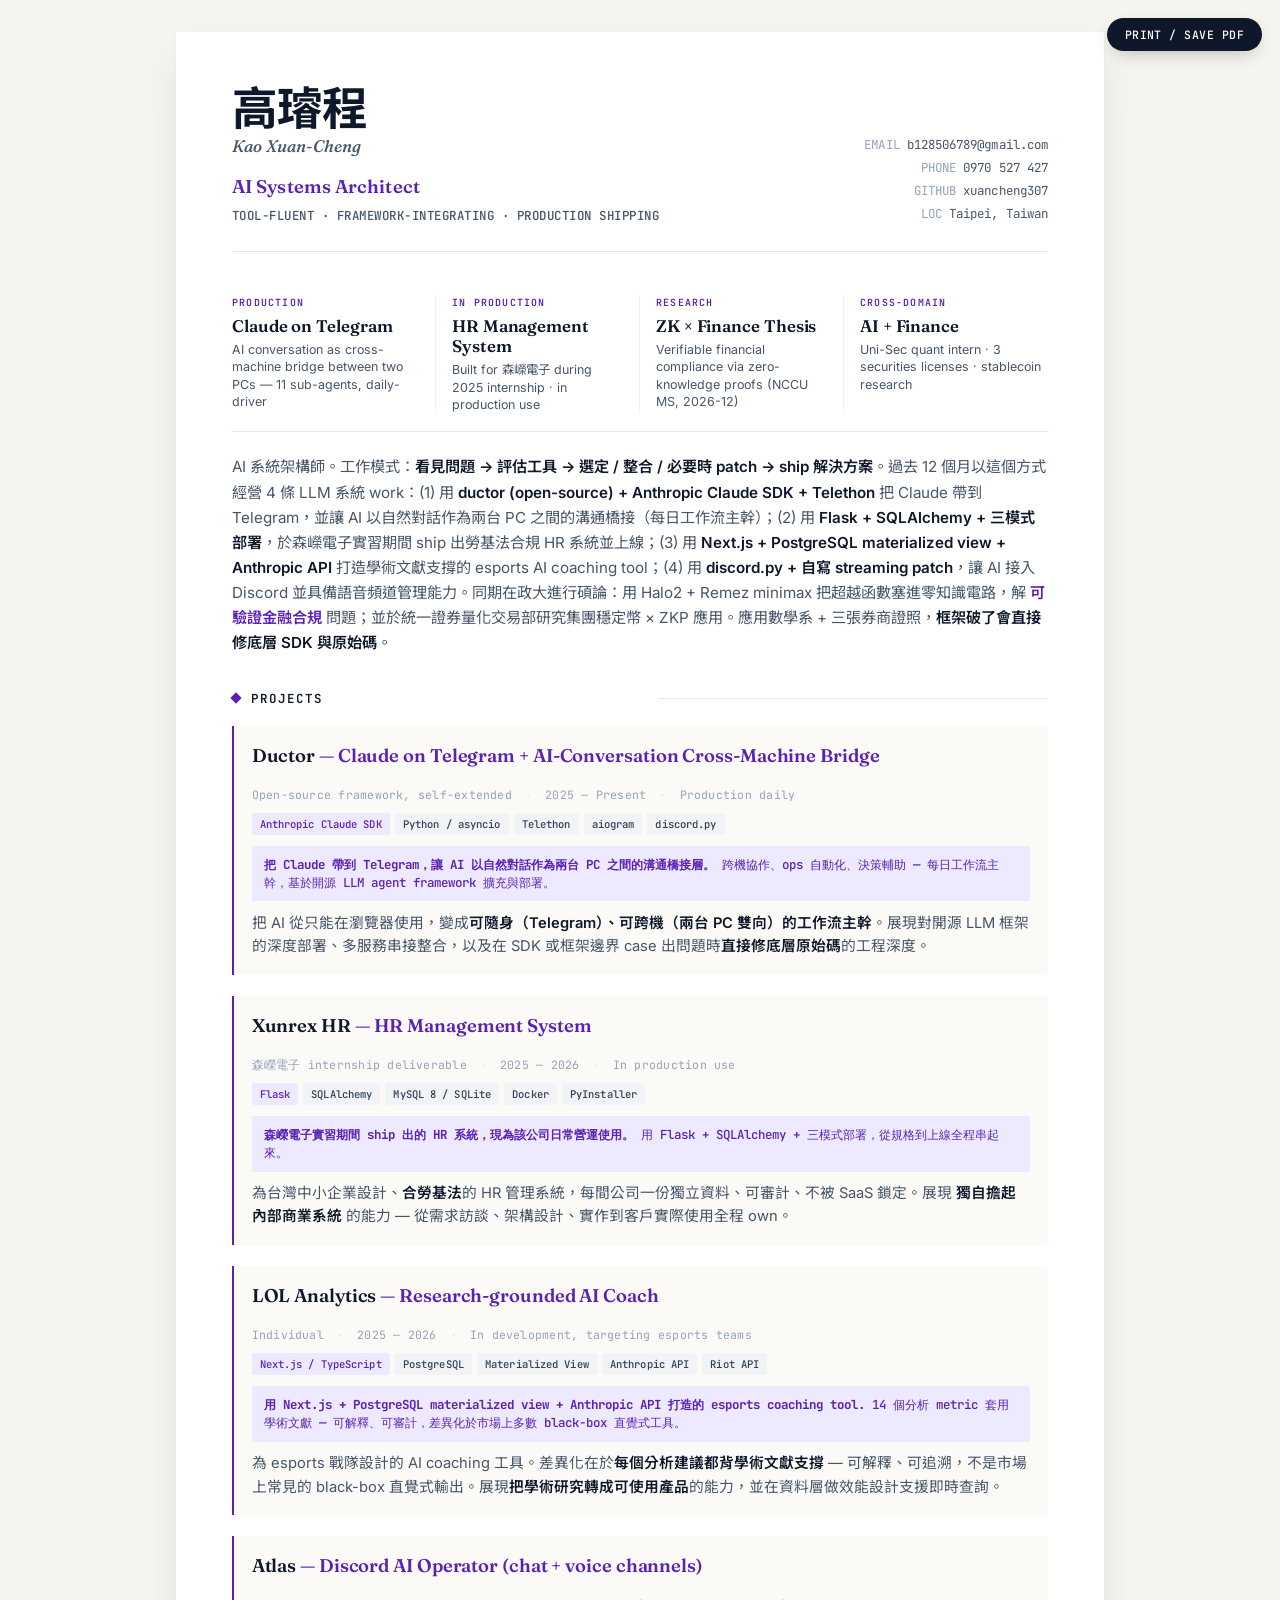
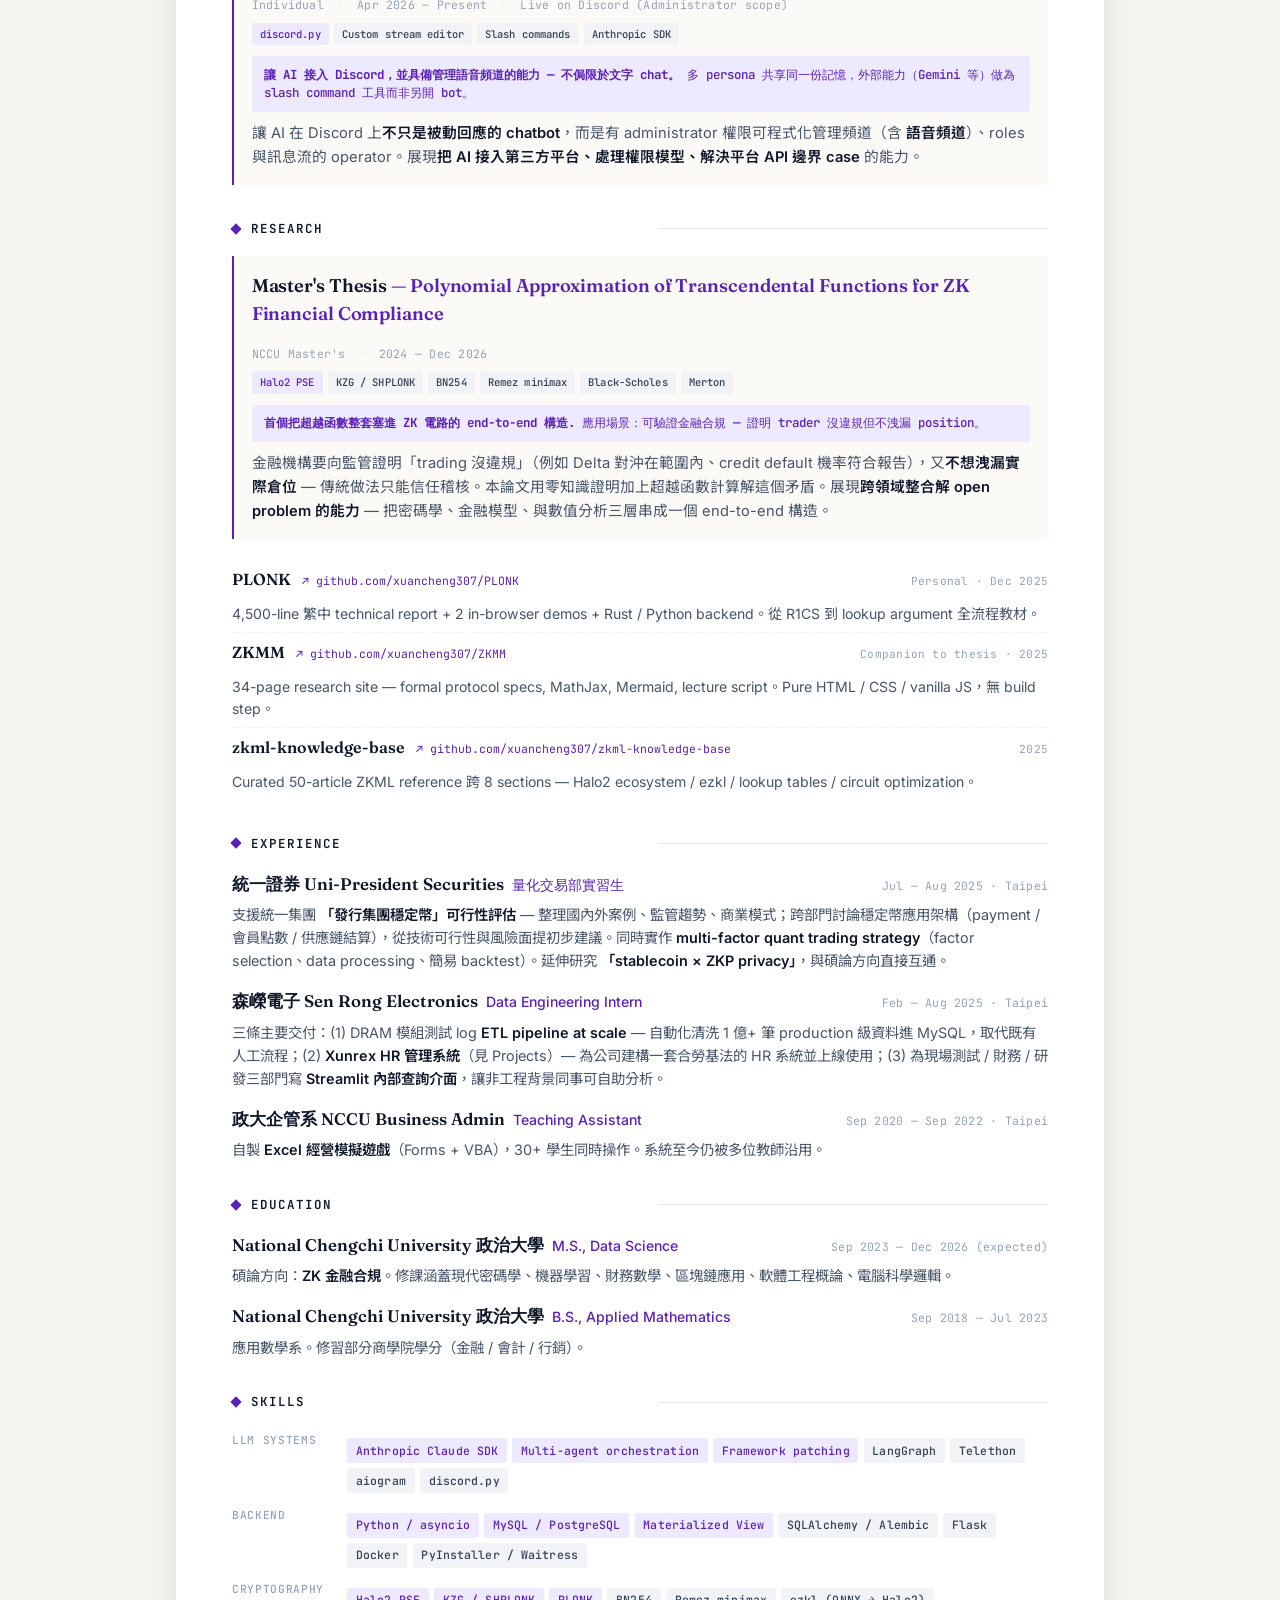
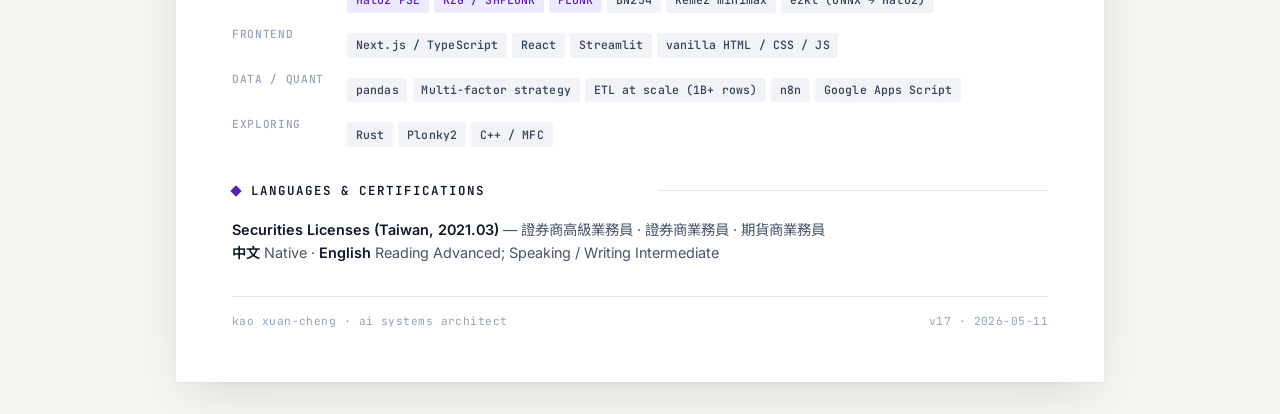
==== index.v17.html @ acac7ff3 "[CP 2026-05-11] v17 project bodies — 意義 / 功能 / 能力 Chairman: bodies still too detailed. Should answer" ====
<!DOCTYPE html>
<html lang="zh-Hant">
<head>
  <meta charset="UTF-8">
  <meta name="viewport" content="width=device-width, initial-scale=1.0">
  <meta name="description" content="Kao Xuan-Cheng / 高璿程 — AI Systems Architect · ZK Financial Compliance Researcher">
  <meta name="author" content="Kao Xuan-Cheng / 高璿程">
  <title>高璿程 Kao Xuan-Cheng — AI Systems Architect</title>

  <link rel="preconnect" href="https://fonts.googleapis.com">
  <link rel="preconnect" href="https://fonts.gstatic.com" crossorigin>
  <link href="https://fonts.googleapis.com/css2?family=Fraunces:opsz,wght@9..144,400;9..144,500;9..144,600;9..144,700&family=Inter:wght@400;500;600;700&family=JetBrains+Mono:wght@400;500;600&family=Noto+Sans+TC:wght@400;500;600;700&display=swap" rel="stylesheet">

  <style>
    /* ===== Tokens ===== */
    :root {
      --bg: #f6f4ef;
      --paper: #ffffff;
      --ink: #0f172a;
      --ink-2: #1e293b;
      --slate: #475569;
      --muted: #94a3b8;
      --rule: #e2e8f0;
      --rule-soft: #eef2f7;
      --accent: #5b21b6;          /* ZK purple */
      --accent-2: #7c3aed;
      --accent-soft: #ede9fe;
      --chip-bg: #f1f3f7;
      --chip-ink: #334155;
    }

    * { box-sizing: border-box; }
    html, body { margin: 0; padding: 0; }
    body {
      background: var(--bg);
      color: var(--ink);
      font-family: "Inter", "Noto Sans TC", system-ui, -apple-system, sans-serif;
      font-size: 14.5px;
      line-height: 1.55;
      -webkit-font-smoothing: antialiased;
      -moz-osx-font-smoothing: grayscale;
    }

    a { color: inherit; text-decoration: none; }

    /* ===== Print bar ===== */
    .print-bar {
      position: fixed; top: 18px; right: 18px; z-index: 100;
      background: var(--ink); color: #fff;
      padding: 9px 18px; border-radius: 999px;
      font-family: "JetBrains Mono", monospace;
      font-size: 11.5px; font-weight: 500; letter-spacing: 0.04em;
      cursor: pointer; user-select: none; border: none;
      box-shadow: 0 6px 20px -8px rgba(15,23,42,0.4);
      transition: background 0.2s;
    }
    .print-bar:hover { background: var(--accent); }

    /* ===== Page ===== */
    .page {
      max-width: 58rem;
      margin: 2rem auto;
      background: var(--paper);
      padding: 3.25rem 3.5rem;
      box-shadow: 0 1px 2px rgba(15,23,42,0.04), 0 16px 48px -16px rgba(15,23,42,0.16);
    }

    /* ===== Header ===== */
    .header {
      display: grid;
      grid-template-columns: 1fr auto;
      gap: 1.5rem;
      align-items: end;
      padding-bottom: 1.6rem;
      border-bottom: 1px solid var(--rule);
    }
    .name-cn {
      font-family: "Noto Sans TC", "Fraunces", serif;
      font-size: 2.85rem;
      font-weight: 700;
      letter-spacing: -0.02em;
      line-height: 0.95;
      color: var(--ink);
      margin: 0;
    }
    .name-en {
      font-family: "Fraunces", serif;
      font-size: 1.05rem;
      font-weight: 500;
      font-style: italic;
      color: var(--slate);
      margin-top: 0.35rem;
      letter-spacing: 0.01em;
    }
    .role {
      font-family: "Fraunces", serif;
      font-size: 1.15rem;
      font-weight: 600;
      color: var(--accent);
      margin-top: 0.9rem;
      letter-spacing: 0.005em;
    }
    .tagline {
      font-family: "JetBrains Mono", monospace;
      font-size: 0.78rem;
      font-weight: 500;
      letter-spacing: 0.04em;
      color: var(--slate);
      margin-top: 0.25rem;
      text-transform: uppercase;
    }
    .contact {
      text-align: right;
      font-family: "JetBrains Mono", monospace;
      font-size: 0.78rem;
      color: var(--slate);
      line-height: 1.85;
      letter-spacing: 0.005em;
    }
    .contact a:hover { color: var(--accent); }
    .contact .label {
      color: var(--muted);
      display: inline-block;
      width: 3.2rem;
    }

    /* ===== Highlights strip ===== */
    .highlights {
      display: grid;
      grid-template-columns: repeat(4, 1fr);
      gap: 0;
      margin-top: 1.6rem;
      padding: 1.1rem 0;
      border-bottom: 1px solid var(--rule);
    }
    .hl {
      padding: 0 1rem;
      border-right: 1px solid var(--rule-soft);
    }
    .hl:first-child { padding-left: 0; }
    .hl:last-child { border-right: none; padding-right: 0; }
    .hl-tag {
      font-family: "JetBrains Mono", monospace;
      font-size: 0.62rem;
      font-weight: 600;
      letter-spacing: 0.12em;
      text-transform: uppercase;
      color: var(--accent);
      margin-bottom: 0.35rem;
    }
    .hl-title {
      font-family: "Fraunces", serif;
      font-size: 1.05rem;
      font-weight: 600;
      color: var(--ink);
      line-height: 1.2;
      margin-bottom: 0.3rem;
      letter-spacing: -0.005em;
    }
    .hl-sub {
      font-family: "Inter", "Noto Sans TC", sans-serif;
      font-size: 0.78rem;
      color: var(--slate);
      line-height: 1.4;
    }

    /* ===== Section ===== */
    section.block { margin-top: 2.1rem; }
    .section-head {
      display: flex;
      align-items: center;
      gap: 0.7rem;
      margin-bottom: 1.1rem;
    }
    .section-head .marker {
      width: 0.5rem;
      height: 0.5rem;
      background: var(--accent);
      transform: rotate(45deg);
    }
    .section-head h2 {
      font-family: "JetBrains Mono", monospace;
      font-size: 0.78rem;
      font-weight: 600;
      letter-spacing: 0.16em;
      text-transform: uppercase;
      color: var(--ink);
      margin: 0;
      flex: 1;
    }
    .section-head .rule {
      flex: 1;
      height: 1px;
      background: var(--rule);
      margin-left: 0.4rem;
    }

    /* ===== Flagship card ===== */
    .card {
      margin-bottom: 1.3rem;
      padding: 1rem 1.1rem;
      background: #fbfaf7;
      border-left: 2px solid var(--accent);
      border-radius: 0 2px 2px 0;
    }
    .card + .card { margin-top: 0; }
    .card-head {
      display: flex;
      align-items: baseline;
      justify-content: space-between;
      gap: 1rem;
      flex-wrap: wrap;
    }
    .card-title {
      font-family: "Fraunces", serif;
      font-size: 1.15rem;
      font-weight: 600;
      color: var(--ink);
      letter-spacing: -0.005em;
    }
    .card-title .em { color: var(--accent); }
    .card-meta {
      font-family: "JetBrains Mono", monospace;
      font-size: 0.72rem;
      color: var(--muted);
      letter-spacing: 0.02em;
    }
    .card-meta .repo {
      color: var(--accent);
      transition: color 0.15s;
    }
    .card-meta .repo:hover { color: var(--accent-2); text-decoration: underline; }
    .card-meta .sep {
      color: var(--rule);
      padding: 0 0.5em;
    }

    .stack {
      display: flex;
      flex-wrap: wrap;
      gap: 0.32rem;
      margin-top: 0.55rem;
    }
    .chip {
      font-family: "JetBrains Mono", monospace;
      font-size: 0.66rem;
      font-weight: 500;
      padding: 0.18rem 0.5rem;
      background: var(--chip-bg);
      color: var(--chip-ink);
      border-radius: 3px;
      letter-spacing: 0.01em;
    }
    .chip.accent {
      background: var(--accent-soft);
      color: var(--accent);
    }

    .callout {
      margin-top: 0.7rem;
      padding: 0.6rem 0.8rem;
      background: var(--accent-soft);
      border-radius: 2px;
      font-family: "JetBrains Mono", monospace;
      font-size: 0.78rem;
      color: var(--accent);
      font-weight: 500;
      line-height: 1.45;
    }
    .callout .big {
      font-family: "Fraunces", serif;
      font-size: 1.05rem;
      font-weight: 700;
      margin-right: 0.3rem;
    }

    .card-body {
      margin-top: 0.65rem;
      font-size: 0.92rem;
      color: var(--slate);
      line-height: 1.6;
    }
    .card-body strong {
      color: var(--ink);
      font-weight: 600;
    }

    /* ===== Compact entry ===== */
    .entry {
      padding: 0.45rem 0;
      border-bottom: 1px dashed var(--rule-soft);
      display: grid;
      grid-template-columns: 1fr auto;
      gap: 0.6rem 1.2rem;
      align-items: baseline;
    }
    .entry:last-child { border-bottom: none; }
    .entry-title {
      font-family: "Fraunces", serif;
      font-size: 1rem;
      font-weight: 600;
      color: var(--ink);
    }
    .entry-title .repo {
      font-family: "JetBrains Mono", monospace;
      font-size: 0.72rem;
      color: var(--accent);
      margin-left: 0.5rem;
      font-weight: 400;
      letter-spacing: 0;
    }
    .entry-title .repo:hover { text-decoration: underline; }
    .entry-meta {
      font-family: "JetBrains Mono", monospace;
      font-size: 0.7rem;
      color: var(--muted);
      letter-spacing: 0.02em;
      white-space: nowrap;
    }
    .entry-body {
      grid-column: 1 / -1;
      font-size: 0.88rem;
      color: var(--slate);
      margin-top: 0.1rem;
      line-height: 1.55;
    }

    /* ===== Experience entry ===== */
    .exp {
      margin-bottom: 1rem;
    }
    .exp-head {
      display: flex;
      justify-content: space-between;
      align-items: baseline;
      gap: 1rem;
      flex-wrap: wrap;
    }
    .exp-org {
      font-family: "Fraunces", serif;
      font-size: 1.05rem;
      font-weight: 600;
      color: var(--ink);
    }
    .exp-org .role-after {
      font-family: "Inter", sans-serif;
      font-size: 0.88rem;
      font-weight: 500;
      color: var(--accent);
      margin-left: 0.5rem;
    }
    .exp-meta {
      font-family: "JetBrains Mono", monospace;
      font-size: 0.72rem;
      color: var(--muted);
      letter-spacing: 0.02em;
    }
    .exp-body {
      margin-top: 0.4rem;
      font-size: 0.9rem;
      color: var(--slate);
      line-height: 1.6;
    }
    .exp-body strong { color: var(--ink); font-weight: 600; }

    /* ===== Skills grid ===== */
    .skills-grid {
      display: grid;
      grid-template-columns: 6rem 1fr;
      gap: 0.7rem 1.2rem;
      align-items: start;
    }
    .skills-label {
      font-family: "JetBrains Mono", monospace;
      font-size: 0.7rem;
      font-weight: 500;
      letter-spacing: 0.06em;
      text-transform: uppercase;
      color: var(--muted);
      padding-top: 0.15rem;
    }
    .skills-row .chip { font-size: 0.72rem; padding: 0.22rem 0.55rem; }

    /* ===== Footer line ===== */
    .footer-line {
      margin-top: 2rem;
      padding-top: 1rem;
      border-top: 1px solid var(--rule);
      font-family: "JetBrains Mono", monospace;
      font-size: 0.7rem;
      color: var(--muted);
      letter-spacing: 0.04em;
      display: flex;
      justify-content: space-between;
    }

    /* ===== About ===== */
    .about {
      margin-top: 1.4rem;
      font-size: 0.95rem;
      color: var(--slate);
      line-height: 1.65;
    }
    .about strong { color: var(--ink); font-weight: 600; }
    .about .accent { color: var(--accent); font-weight: 600; }

    /* ===== Print ===== */
    @media print {
      @page { margin: 1cm 1.2cm; size: A4; }
      body { background: #fff; }
      .print-bar { display: none !important; }
      .page {
        max-width: 100% !important;
        margin: 0 !important;
        padding: 0 !important;
        box-shadow: none !important;
      }
      .card { background: transparent !important; border-left: 2px solid #555 !important; }
      .callout { background: #f3f3f3 !important; color: #000 !important; }
      .callout .big { color: #000 !important; }
      .role, .card-title .em, .hl-tag { color: #000 !important; }
      .chip { background: #f0f0f0 !important; color: #000 !important; }
      .chip.accent { background: #e0e0e0 !important; color: #000 !important; }
      .card-meta .repo, .entry-title .repo { color: #333 !important; }
      .section-head .marker { background: #000 !important; }
    }

    @media (max-width: 720px) {
      .page { padding: 2rem 1.5rem; }
      .header { grid-template-columns: 1fr; align-items: start; }
      .contact { text-align: left; }
      .highlights { grid-template-columns: repeat(2, 1fr); gap: 1rem 0; }
      .hl { border-right: none; padding: 0.5rem 0; }
      .name-cn { font-size: 2.1rem; }
    }
  </style>
</head>
<body>
  <button class="print-bar" onclick="window.print()">PRINT / SAVE PDF</button>

  <div class="page">

    <!-- ============ HEADER ============ -->
    <header class="header">
      <div>
        <h1 class="name-cn">高璿程</h1>
        <div class="name-en">Kao Xuan-Cheng</div>
        <div class="role">AI Systems Architect</div>
        <div class="tagline">Tool-fluent · Framework-integrating · Production shipping</div>
      </div>
      <div class="contact">
        <div><span class="label">EMAIL</span> <a href="mailto:b128506789@gmail.com">b128506789@gmail.com</a></div>
        <div><span class="label">PHONE</span> 0970 527 427</div>
        <div><span class="label">GITHUB</span> <a href="https://github.com/xuancheng307">xuancheng307</a></div>
        <div><span class="label">LOC</span> Taipei, Taiwan</div>
      </div>
    </header>

    <!-- ============ HIGHLIGHTS ============ -->
    <div class="highlights">
      <div class="hl">
        <div class="hl-tag">Production</div>
        <div class="hl-title">Claude on Telegram</div>
        <div class="hl-sub">AI conversation as cross-machine bridge between two PCs — 11 sub-agents, daily-driver</div>
      </div>
      <div class="hl">
        <div class="hl-tag">In Production</div>
        <div class="hl-title">HR Management System</div>
        <div class="hl-sub">Built for 森嶸電子 during 2025 internship · in production use</div>
      </div>
      <div class="hl">
        <div class="hl-tag">Research</div>
        <div class="hl-title">ZK × Finance Thesis</div>
        <div class="hl-sub">Verifiable financial compliance via zero-knowledge proofs (NCCU MS, 2026-12)</div>
      </div>
      <div class="hl">
        <div class="hl-tag">Cross-Domain</div>
        <div class="hl-title">AI + Finance</div>
        <div class="hl-sub">Uni-Sec quant intern · 3 securities licenses · stablecoin research</div>
      </div>
    </div>

    <!-- ============ ABOUT ============ -->
    <p class="about">
      AI 系統架構師。工作模式：<strong>看見問題 → 評估工具 → 選定 / 整合 / 必要時 patch → ship 解決方案</strong>。過去 12 個月以這個方式經營 4 條 LLM 系統 work：(1) 用 <strong>ductor (open-source) + Anthropic Claude SDK + Telethon</strong> 把 Claude 帶到 Telegram，並讓 AI 以自然對話作為兩台 PC 之間的溝通橋接（每日工作流主幹）；(2) 用 <strong>Flask + SQLAlchemy + 三模式部署</strong>，於森嶸電子實習期間 ship 出勞基法合規 HR 系統並上線；(3) 用 <strong>Next.js + PostgreSQL materialized view + Anthropic API</strong> 打造學術文獻支撐的 esports AI coaching tool；(4) 用 <strong>discord.py + 自寫 streaming patch</strong>，讓 AI 接入 Discord 並具備語音頻道管理能力。同期在政大進行碩論：用 Halo2 + Remez minimax 把超越函數塞進零知識電路，解 <span class="accent">可驗證金融合規</span> 問題；並於統一證券量化交易部研究集團穩定幣 × ZKP 應用。應用數學系 + 三張券商證照，<strong>框架破了會直接修底層 SDK 與原始碼</strong>。
    </p>

    <!-- ============ PROJECTS (flagship) ============ -->
    <section class="block">
      <div class="section-head">
        <span class="marker"></span>
        <h2>Projects</h2>
        <div class="rule"></div>
      </div>

      <div class="card">
        <div class="card-head">
          <div class="card-title">Ductor <span class="em">— Claude on Telegram + AI-Conversation Cross-Machine Bridge</span></div>
          <div class="card-meta">Open-source framework, self-extended <span class="sep">·</span> 2025 — Present <span class="sep">·</span> Production daily</div>
        </div>
        <div class="stack">
          <span class="chip accent">Anthropic Claude SDK</span>
          <span class="chip">Python / asyncio</span>
          <span class="chip">Telethon</span>
          <span class="chip">aiogram</span>
          <span class="chip">discord.py</span>
        </div>
        <div class="callout">
          <strong>把 Claude 帶到 Telegram，讓 AI 以自然對話作為兩台 PC 之間的溝通橋接層。</strong> 跨機協作、ops 自動化、決策輔助 — 每日工作流主幹，基於開源 LLM agent framework 擴充與部署。
        </div>
        <div class="card-body">
          把 AI 從只能在瀏覽器使用，變成<strong>可隨身（Telegram）、可跨機（兩台 PC 雙向）的工作流主幹</strong>。展現對開源 LLM 框架的深度部署、多服務串接整合，以及在 SDK 或框架邊界 case 出問題時<strong>直接修底層原始碼</strong>的工程深度。
        </div>
      </div>

      <div class="card">
        <div class="card-head">
          <div class="card-title">Xunrex HR <span class="em">— HR Management System</span></div>
          <div class="card-meta">森嶸電子 internship deliverable <span class="sep">·</span> 2025 — 2026 <span class="sep">·</span> In production use</div>
        </div>
        <div class="stack">
          <span class="chip accent">Flask</span>
          <span class="chip">SQLAlchemy</span>
          <span class="chip">MySQL 8 / SQLite</span>
          <span class="chip">Docker</span>
          <span class="chip">PyInstaller</span>
        </div>
        <div class="callout">
          <strong>森嶸電子實習期間 ship 出的 HR 系統，現為該公司日常營運使用。</strong> 用 Flask + SQLAlchemy + 三模式部署，從規格到上線全程串起來。
        </div>
        <div class="card-body">
          為台灣中小企業設計、<strong>合勞基法</strong>的 HR 管理系統，每間公司一份獨立資料、可審計、不被 SaaS 鎖定。展現 <strong>獨自擔起內部商業系統</strong> 的能力 — 從需求訪談、架構設計、實作到客戶實際使用全程 own。
        </div>
      </div>

      <div class="card">
        <div class="card-head">
          <div class="card-title">LOL Analytics <span class="em">— Research-grounded AI Coach</span></div>
          <div class="card-meta">Individual <span class="sep">·</span> 2025 — 2026 <span class="sep">·</span> In development, targeting esports teams</div>
        </div>
        <div class="stack">
          <span class="chip accent">Next.js / TypeScript</span>
          <span class="chip">PostgreSQL</span>
          <span class="chip">Materialized View</span>
          <span class="chip">Anthropic API</span>
          <span class="chip">Riot API</span>
        </div>
        <div class="callout">
          <strong>用 Next.js + PostgreSQL materialized view + Anthropic API 打造的 esports coaching tool.</strong> 14 個分析 metric 套用學術文獻 — 可解釋、可審計，差異化於市場上多數 black-box 直覺式工具。
        </div>
        <div class="card-body">
          為 esports 戰隊設計的 AI coaching 工具。差異化在於<strong>每個分析建議都背學術文獻支撐</strong> — 可解釋、可追溯，不是市場上常見的 black-box 直覺式輸出。展現<strong>把學術研究轉成可使用產品</strong>的能力，並在資料層做效能設計支援即時查詢。
        </div>
      </div>

      <div class="card">
        <div class="card-head">
          <div class="card-title">Atlas <span class="em">— Discord AI Operator (chat + voice channels)</span></div>
          <div class="card-meta">Individual <span class="sep">·</span> Apr 2026 — Present <span class="sep">·</span> Live on Discord (Administrator scope)</div>
        </div>
        <div class="stack">
          <span class="chip accent">discord.py</span>
          <span class="chip">Custom stream editor</span>
          <span class="chip">Slash commands</span>
          <span class="chip">Anthropic SDK</span>
        </div>
        <div class="callout">
          <strong>讓 AI 接入 Discord，並具備管理語音頻道的能力 — 不侷限於文字 chat。</strong> 多 persona 共享同一份記憶，外部能力（Gemini 等）做為 slash command 工具而非另開 bot。
        </div>
        <div class="card-body">
          讓 AI 在 Discord 上<strong>不只是被動回應的 chatbot</strong>，而是有 administrator 權限可程式化管理頻道（含 <strong>語音頻道</strong>）、roles 與訊息流的 operator。展現<strong>把 AI 接入第三方平台、處理權限模型、解決平台 API 邊界 case</strong> 的能力。
        </div>
      </div>
    </section>

    <!-- ============ RESEARCH ============ -->
    <section class="block">
      <div class="section-head">
        <span class="marker"></span>
        <h2>Research</h2>
        <div class="rule"></div>
      </div>

      <div class="card">
        <div class="card-head">
          <div class="card-title">Master's Thesis <span class="em">— Polynomial Approximation of Transcendental Functions for ZK Financial Compliance</span></div>
          <div class="card-meta">NCCU Master's <span class="sep">·</span> 2024 — Dec 2026</div>
        </div>
        <div class="stack">
          <span class="chip accent">Halo2 PSE</span>
          <span class="chip">KZG / SHPLONK</span>
          <span class="chip">BN254</span>
          <span class="chip">Remez minimax</span>
          <span class="chip">Black-Scholes</span>
          <span class="chip">Merton</span>
        </div>
        <div class="callout">
          <strong>首個把超越函數整套塞進 ZK 電路的 end-to-end 構造.</strong> 應用場景：可驗證金融合規 — 證明 trader 沒違規但不洩漏 position。
        </div>
        <div class="card-body">
          金融機構要向監管證明「trading 沒違規」（例如 Delta 對沖在範圍內、credit default 機率符合報告），又<strong>不想洩漏實際倉位</strong> — 傳統做法只能信任稽核。本論文用零知識證明加上超越函數計算解這個矛盾。展現<strong>跨領域整合解 open problem 的能力</strong> — 把密碼學、金融模型、與數值分析三層串成一個 end-to-end 構造。
        </div>
      </div>

      <div class="entry">
        <div class="entry-title">PLONK <a href="https://github.com/xuancheng307/PLONK" class="repo">↗ github.com/xuancheng307/PLONK</a></div>
        <div class="entry-meta">Personal · Dec 2025</div>
        <div class="entry-body">4,500-line 繁中 technical report + 2 in-browser demos + Rust / Python backend。從 R1CS 到 lookup argument 全流程教材。</div>
      </div>

      <div class="entry">
        <div class="entry-title">ZKMM <a href="https://github.com/xuancheng307/ZKMM" class="repo">↗ github.com/xuancheng307/ZKMM</a></div>
        <div class="entry-meta">Companion to thesis · 2025</div>
        <div class="entry-body">34-page research site — formal protocol specs, MathJax, Mermaid, lecture script。Pure HTML / CSS / vanilla JS，無 build step。</div>
      </div>

      <div class="entry">
        <div class="entry-title">zkml-knowledge-base <a href="https://github.com/xuancheng307/zkml-knowledge-base" class="repo">↗ github.com/xuancheng307/zkml-knowledge-base</a></div>
        <div class="entry-meta">2025</div>
        <div class="entry-body">Curated 50-article ZKML reference 跨 8 sections — Halo2 ecosystem / ezkl / lookup tables / circuit optimization。</div>
      </div>
    </section>

    <!-- ============ EXPERIENCE ============ -->
    <section class="block">
      <div class="section-head">
        <span class="marker"></span>
        <h2>Experience</h2>
        <div class="rule"></div>
      </div>

      <div class="exp">
        <div class="exp-head">
          <div class="exp-org">統一證券 Uni-President Securities<span class="role-after">量化交易部實習生</span></div>
          <div class="exp-meta">Jul — Aug 2025 · Taipei</div>
        </div>
        <div class="exp-body">
          支援統一集團 <strong>「發行集團穩定幣」可行性評估</strong> — 整理國內外案例、監管趨勢、商業模式；跨部門討論穩定幣應用架構（payment / 會員點數 / 供應鏈結算），從技術可行性與風險面提初步建議。同時實作 <strong>multi-factor quant trading strategy</strong>（factor selection、data processing、簡易 backtest）。延伸研究 <strong>「stablecoin × ZKP privacy」</strong>，與碩論方向直接互通。
        </div>
      </div>

      <div class="exp">
        <div class="exp-head">
          <div class="exp-org">森嶸電子 Sen Rong Electronics<span class="role-after">Data Engineering Intern</span></div>
          <div class="exp-meta">Feb — Aug 2025 · Taipei</div>
        </div>
        <div class="exp-body">
          三條主要交付：(1) DRAM 模組測試 log <strong>ETL pipeline at scale</strong> — 自動化清洗 1 億+ 筆 production 級資料進 MySQL，取代既有人工流程；(2) <strong>Xunrex HR 管理系統</strong>（見 Projects）— 為公司建構一套合勞基法的 HR 系統並上線使用；(3) 為現場測試 / 財務 / 研發三部門寫 <strong>Streamlit 內部查詢介面</strong>，讓非工程背景同事可自助分析。
        </div>
      </div>

      <div class="exp">
        <div class="exp-head">
          <div class="exp-org">政大企管系 NCCU Business Admin<span class="role-after">Teaching Assistant</span></div>
          <div class="exp-meta">Sep 2020 — Sep 2022 · Taipei</div>
        </div>
        <div class="exp-body">
          自製 <strong>Excel 經營模擬遊戲</strong>（Forms + VBA），30+ 學生同時操作。系統至今仍被多位教師沿用。
        </div>
      </div>
    </section>

    <!-- ============ EDUCATION ============ -->
    <section class="block">
      <div class="section-head">
        <span class="marker"></span>
        <h2>Education</h2>
        <div class="rule"></div>
      </div>

      <div class="exp">
        <div class="exp-head">
          <div class="exp-org">National Chengchi University 政治大學<span class="role-after">M.S., Data Science</span></div>
          <div class="exp-meta">Sep 2023 — Dec 2026 (expected)</div>
        </div>
        <div class="exp-body">
          碩論方向：<strong>ZK 金融合規</strong>。修課涵蓋現代密碼學、機器學習、財務數學、區塊鏈應用、軟體工程概論、電腦科學邏輯。
        </div>
      </div>

      <div class="exp">
        <div class="exp-head">
          <div class="exp-org">National Chengchi University 政治大學<span class="role-after">B.S., Applied Mathematics</span></div>
          <div class="exp-meta">Sep 2018 — Jul 2023</div>
        </div>
        <div class="exp-body">
          應用數學系。修習部分商學院學分（金融 / 會計 / 行銷）。
        </div>
      </div>
    </section>

    <!-- ============ SKILLS ============ -->
    <section class="block">
      <div class="section-head">
        <span class="marker"></span>
        <h2>Skills</h2>
        <div class="rule"></div>
      </div>

      <div class="skills-grid">
        <div class="skills-label">LLM Systems</div>
        <div class="skills-row stack">
          <span class="chip accent">Anthropic Claude SDK</span>
          <span class="chip accent">Multi-agent orchestration</span>
          <span class="chip accent">Framework patching</span>
          <span class="chip">LangGraph</span>
          <span class="chip">Telethon</span>
          <span class="chip">aiogram</span>
          <span class="chip">discord.py</span>
        </div>

        <div class="skills-label">Backend</div>
        <div class="skills-row stack">
          <span class="chip accent">Python / asyncio</span>
          <span class="chip accent">MySQL / PostgreSQL</span>
          <span class="chip accent">Materialized View</span>
          <span class="chip">SQLAlchemy / Alembic</span>
          <span class="chip">Flask</span>
          <span class="chip">Docker</span>
          <span class="chip">PyInstaller / Waitress</span>
        </div>

        <div class="skills-label">Cryptography</div>
        <div class="skills-row stack">
          <span class="chip accent">Halo2 PSE</span>
          <span class="chip accent">KZG / SHPLONK</span>
          <span class="chip accent">PLONK</span>
          <span class="chip">BN254</span>
          <span class="chip">Remez minimax</span>
          <span class="chip">ezkl (ONNX → Halo2)</span>
        </div>

        <div class="skills-label">Frontend</div>
        <div class="skills-row stack">
          <span class="chip">Next.js / TypeScript</span>
          <span class="chip">React</span>
          <span class="chip">Streamlit</span>
          <span class="chip">vanilla HTML / CSS / JS</span>
        </div>

        <div class="skills-label">Data / Quant</div>
        <div class="skills-row stack">
          <span class="chip">pandas</span>
          <span class="chip">Multi-factor strategy</span>
          <span class="chip">ETL at scale (1B+ rows)</span>
          <span class="chip">n8n</span>
          <span class="chip">Google Apps Script</span>
        </div>

        <div class="skills-label">Exploring</div>
        <div class="skills-row stack">
          <span class="chip">Rust</span>
          <span class="chip">Plonky2</span>
          <span class="chip">C++ / MFC</span>
        </div>
      </div>
    </section>

    <!-- ============ LANG + CERT ============ -->
    <section class="block">
      <div class="section-head">
        <span class="marker"></span>
        <h2>Languages &amp; Certifications</h2>
        <div class="rule"></div>
      </div>

      <div class="exp-body" style="margin-top:0;">
        <strong>Securities Licenses (Taiwan, 2021.03)</strong> — 證券商高級業務員 · 證券商業務員 · 期貨商業務員<br>
        <strong>中文</strong> Native · <strong>English</strong> Reading Advanced; Speaking / Writing Intermediate
      </div>
    </section>

    <!-- ============ FOOTER ============ -->
    <div class="footer-line">
      <span>kao xuan-cheng · ai systems architect</span>
      <span>v17 · 2026-05-11</span>
    </div>

  </div>
</body>
</html>
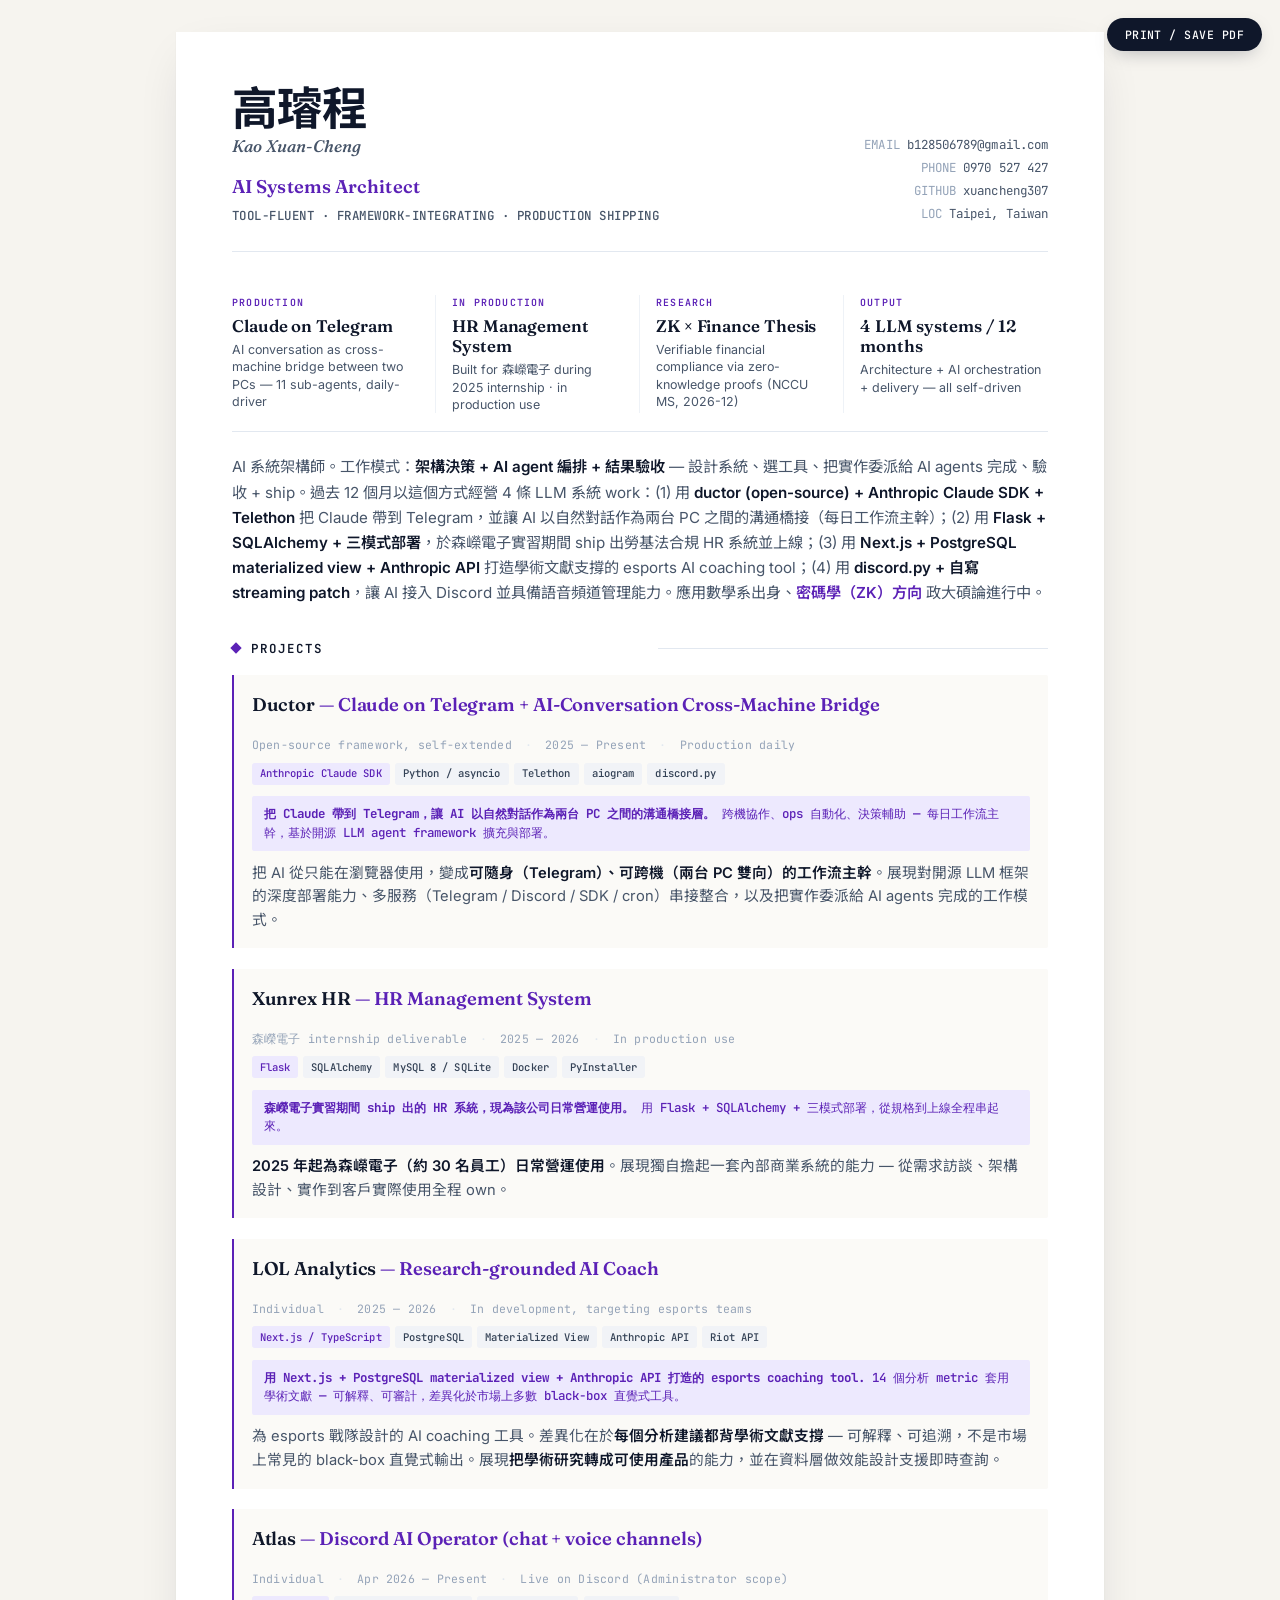
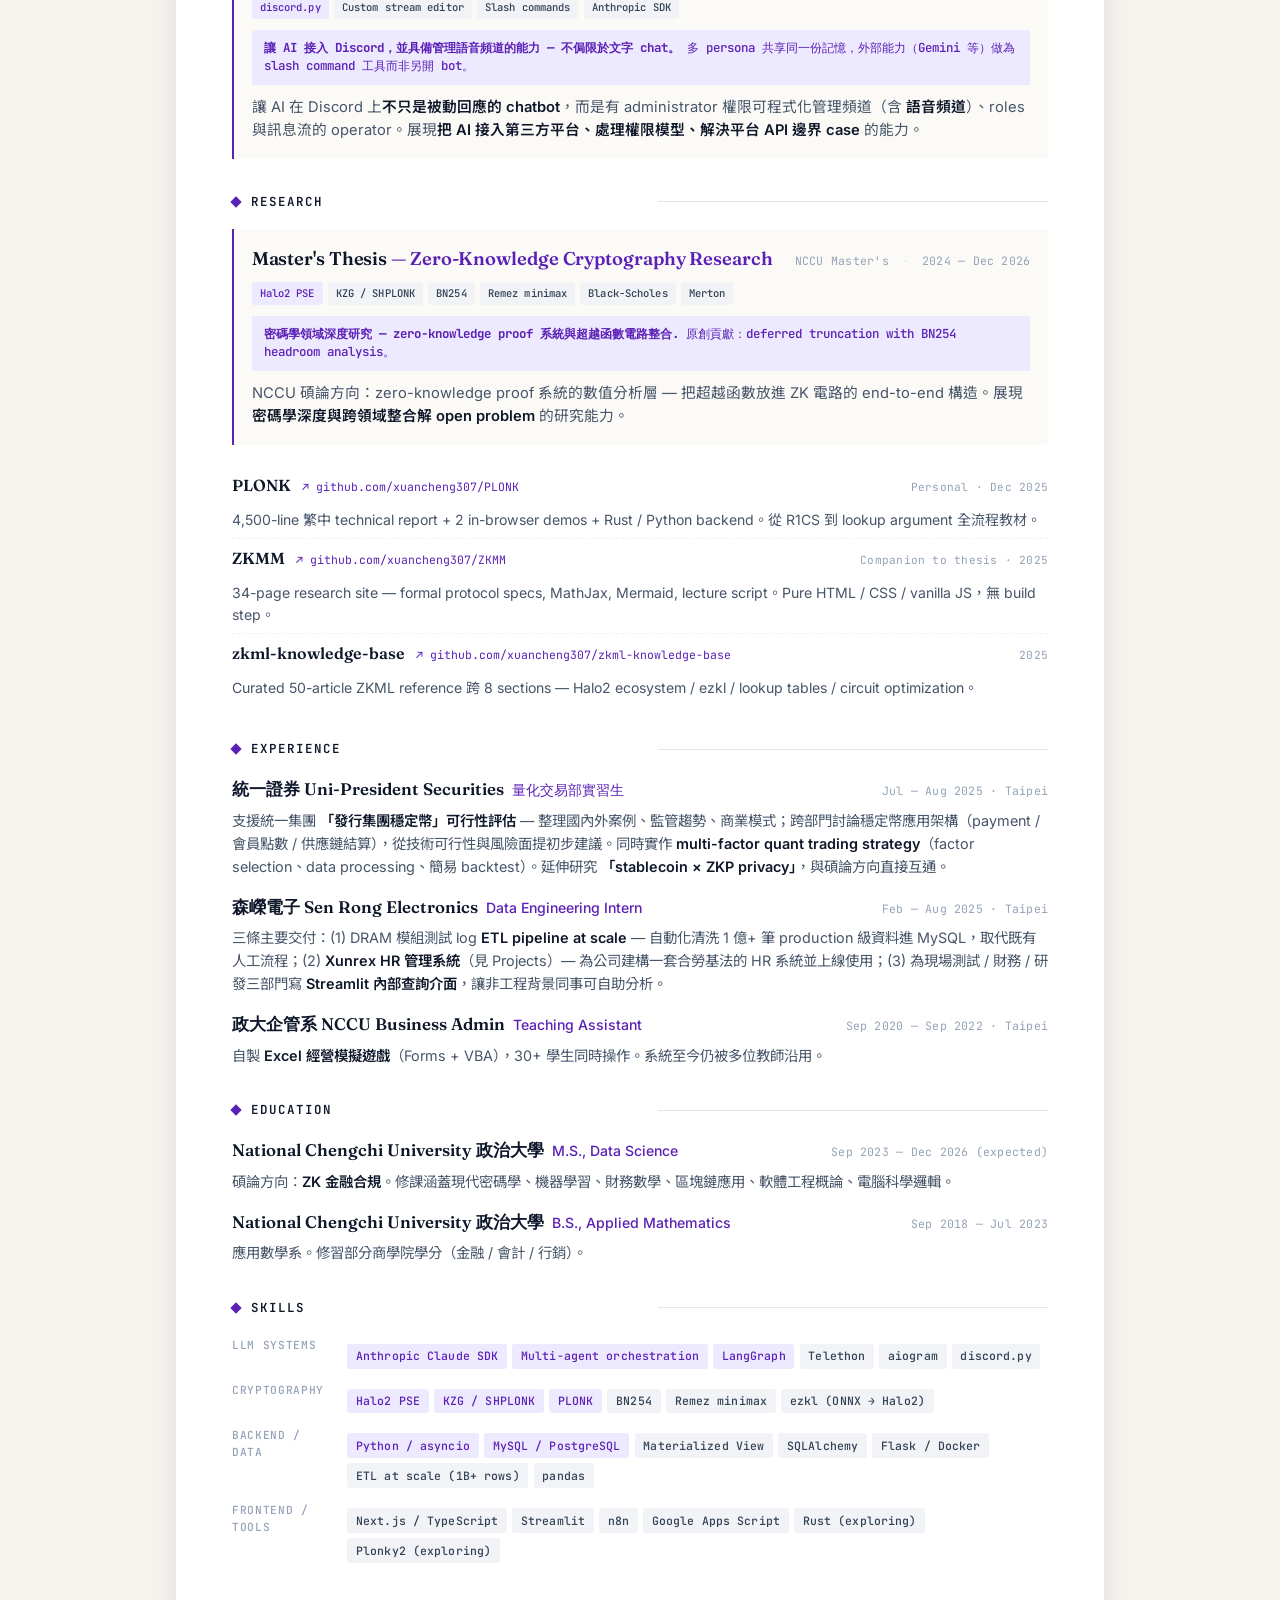
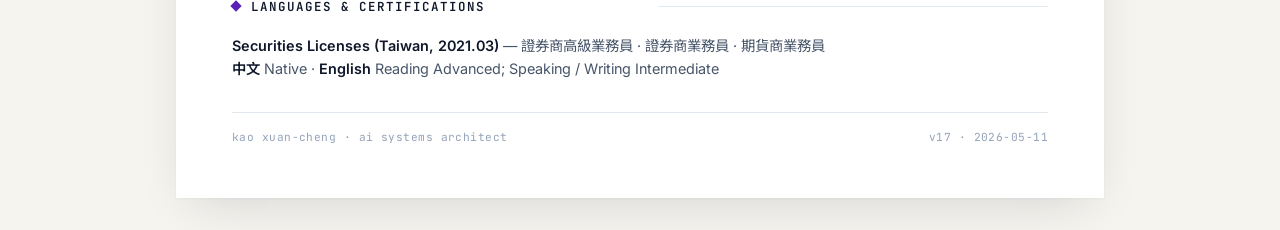
==== commit 766e2fd6: "[CP 2026-05-11] v17 honesty pass — drop personal-patch claim, slim for engineer audience Chairman di" ====
--- a/index.v17.html
+++ b/index.v17.html
@@ -474,15 +474,15 @@
         <div class="hl-sub">Verifiable financial compliance via zero-knowledge proofs (NCCU MS, 2026-12)</div>
       </div>
       <div class="hl">
-        <div class="hl-tag">Cross-Domain</div>
-        <div class="hl-title">AI + Finance</div>
-        <div class="hl-sub">Uni-Sec quant intern · 3 securities licenses · stablecoin research</div>
+        <div class="hl-tag">Output</div>
+        <div class="hl-title">4 LLM systems / 12 months</div>
+        <div class="hl-sub">Architecture + AI orchestration + delivery — all self-driven</div>
       </div>
     </div>
 
     <!-- ============ ABOUT ============ -->
     <p class="about">
-      AI 系統架構師。工作模式：<strong>看見問題 → 評估工具 → 選定 / 整合 / 必要時 patch → ship 解決方案</strong>。過去 12 個月以這個方式經營 4 條 LLM 系統 work：(1) 用 <strong>ductor (open-source) + Anthropic Claude SDK + Telethon</strong> 把 Claude 帶到 Telegram，並讓 AI 以自然對話作為兩台 PC 之間的溝通橋接（每日工作流主幹）；(2) 用 <strong>Flask + SQLAlchemy + 三模式部署</strong>，於森嶸電子實習期間 ship 出勞基法合規 HR 系統並上線；(3) 用 <strong>Next.js + PostgreSQL materialized view + Anthropic API</strong> 打造學術文獻支撐的 esports AI coaching tool；(4) 用 <strong>discord.py + 自寫 streaming patch</strong>，讓 AI 接入 Discord 並具備語音頻道管理能力。同期在政大進行碩論：用 Halo2 + Remez minimax 把超越函數塞進零知識電路，解 <span class="accent">可驗證金融合規</span> 問題；並於統一證券量化交易部研究集團穩定幣 × ZKP 應用。應用數學系 + 三張券商證照，<strong>框架破了會直接修底層 SDK 與原始碼</strong>。
+      AI 系統架構師。工作模式：<strong>架構決策 + AI agent 編排 + 結果驗收</strong> — 設計系統、選工具、把實作委派給 AI agents 完成、驗收 + ship。過去 12 個月以這個方式經營 4 條 LLM 系統 work：(1) 用 <strong>ductor (open-source) + Anthropic Claude SDK + Telethon</strong> 把 Claude 帶到 Telegram，並讓 AI 以自然對話作為兩台 PC 之間的溝通橋接（每日工作流主幹）；(2) 用 <strong>Flask + SQLAlchemy + 三模式部署</strong>，於森嶸電子實習期間 ship 出勞基法合規 HR 系統並上線；(3) 用 <strong>Next.js + PostgreSQL materialized view + Anthropic API</strong> 打造學術文獻支撐的 esports AI coaching tool；(4) 用 <strong>discord.py + 自寫 streaming patch</strong>，讓 AI 接入 Discord 並具備語音頻道管理能力。應用數學系出身、<span class="accent">密碼學（ZK）方向</span> 政大碩論進行中。
     </p>
 
     <!-- ============ PROJECTS (flagship) ============ -->
@@ -509,7 +509,7 @@
           <strong>把 Claude 帶到 Telegram，讓 AI 以自然對話作為兩台 PC 之間的溝通橋接層。</strong> 跨機協作、ops 自動化、決策輔助 — 每日工作流主幹，基於開源 LLM agent framework 擴充與部署。
         </div>
         <div class="card-body">
-          把 AI 從只能在瀏覽器使用，變成<strong>可隨身（Telegram）、可跨機（兩台 PC 雙向）的工作流主幹</strong>。展現對開源 LLM 框架的深度部署、多服務串接整合，以及在 SDK 或框架邊界 case 出問題時<strong>直接修底層原始碼</strong>的工程深度。
+          把 AI 從只能在瀏覽器使用，變成<strong>可隨身（Telegram）、可跨機（兩台 PC 雙向）的工作流主幹</strong>。展現對開源 LLM 框架的深度部署能力、多服務（Telegram / Discord / SDK / cron）串接整合，以及把實作委派給 AI agents 完成的工作模式。
         </div>
       </div>
 
@@ -529,7 +529,7 @@
           <strong>森嶸電子實習期間 ship 出的 HR 系統，現為該公司日常營運使用。</strong> 用 Flask + SQLAlchemy + 三模式部署，從規格到上線全程串起來。
         </div>
         <div class="card-body">
-          為台灣中小企業設計、<strong>合勞基法</strong>的 HR 管理系統，每間公司一份獨立資料、可審計、不被 SaaS 鎖定。展現 <strong>獨自擔起內部商業系統</strong> 的能力 — 從需求訪談、架構設計、實作到客戶實際使用全程 own。
+          <strong>2025 年起為森嶸電子（約 30 名員工）日常營運使用</strong>。展現獨自擔起一套內部商業系統的能力 — 從需求訪談、架構設計、實作到客戶實際使用全程 own。
         </div>
       </div>
 
@@ -583,7 +583,7 @@
 
       <div class="card">
         <div class="card-head">
-          <div class="card-title">Master's Thesis <span class="em">— Polynomial Approximation of Transcendental Functions for ZK Financial Compliance</span></div>
+          <div class="card-title">Master's Thesis <span class="em">— Zero-Knowledge Cryptography Research</span></div>
           <div class="card-meta">NCCU Master's <span class="sep">·</span> 2024 — Dec 2026</div>
         </div>
         <div class="stack">
@@ -595,10 +595,10 @@
           <span class="chip">Merton</span>
         </div>
         <div class="callout">
-          <strong>首個把超越函數整套塞進 ZK 電路的 end-to-end 構造.</strong> 應用場景：可驗證金融合規 — 證明 trader 沒違規但不洩漏 position。
+          <strong>密碼學領域深度研究 — zero-knowledge proof 系統與超越函數電路整合.</strong> 原創貢獻：deferred truncation with BN254 headroom analysis。
         </div>
         <div class="card-body">
-          金融機構要向監管證明「trading 沒違規」（例如 Delta 對沖在範圍內、credit default 機率符合報告），又<strong>不想洩漏實際倉位</strong> — 傳統做法只能信任稽核。本論文用零知識證明加上超越函數計算解這個矛盾。展現<strong>跨領域整合解 open problem 的能力</strong> — 把密碼學、金融模型、與數值分析三層串成一個 end-to-end 構造。
+          NCCU 碩論方向：zero-knowledge proof 系統的數值分析層 — 把超越函數放進 ZK 電路的 end-to-end 構造。展現<strong>密碼學深度與跨領域整合解 open problem</strong> 的研究能力。
         </div>
       </div>
 
@@ -702,22 +702,10 @@
         <div class="skills-row stack">
           <span class="chip accent">Anthropic Claude SDK</span>
           <span class="chip accent">Multi-agent orchestration</span>
-          <span class="chip accent">Framework patching</span>
-          <span class="chip">LangGraph</span>
+          <span class="chip accent">LangGraph</span>
           <span class="chip">Telethon</span>
           <span class="chip">aiogram</span>
           <span class="chip">discord.py</span>
-        </div>
-
-        <div class="skills-label">Backend</div>
-        <div class="skills-row stack">
-          <span class="chip accent">Python / asyncio</span>
-          <span class="chip accent">MySQL / PostgreSQL</span>
-          <span class="chip accent">Materialized View</span>
-          <span class="chip">SQLAlchemy / Alembic</span>
-          <span class="chip">Flask</span>
-          <span class="chip">Docker</span>
-          <span class="chip">PyInstaller / Waitress</span>
         </div>
 
         <div class="skills-label">Cryptography</div>
@@ -730,28 +718,25 @@
           <span class="chip">ezkl (ONNX → Halo2)</span>
         </div>
 
-        <div class="skills-label">Frontend</div>
+        <div class="skills-label">Backend / Data</div>
+        <div class="skills-row stack">
+          <span class="chip accent">Python / asyncio</span>
+          <span class="chip accent">MySQL / PostgreSQL</span>
+          <span class="chip">Materialized View</span>
+          <span class="chip">SQLAlchemy</span>
+          <span class="chip">Flask / Docker</span>
+          <span class="chip">ETL at scale (1B+ rows)</span>
+          <span class="chip">pandas</span>
+        </div>
+
+        <div class="skills-label">Frontend / Tools</div>
         <div class="skills-row stack">
           <span class="chip">Next.js / TypeScript</span>
-          <span class="chip">React</span>
           <span class="chip">Streamlit</span>
-          <span class="chip">vanilla HTML / CSS / JS</span>
-        </div>
-
-        <div class="skills-label">Data / Quant</div>
-        <div class="skills-row stack">
-          <span class="chip">pandas</span>
-          <span class="chip">Multi-factor strategy</span>
-          <span class="chip">ETL at scale (1B+ rows)</span>
           <span class="chip">n8n</span>
           <span class="chip">Google Apps Script</span>
-        </div>
-
-        <div class="skills-label">Exploring</div>
-        <div class="skills-row stack">
-          <span class="chip">Rust</span>
-          <span class="chip">Plonky2</span>
-          <span class="chip">C++ / MFC</span>
+          <span class="chip">Rust (exploring)</span>
+          <span class="chip">Plonky2 (exploring)</span>
         </div>
       </div>
     </section>
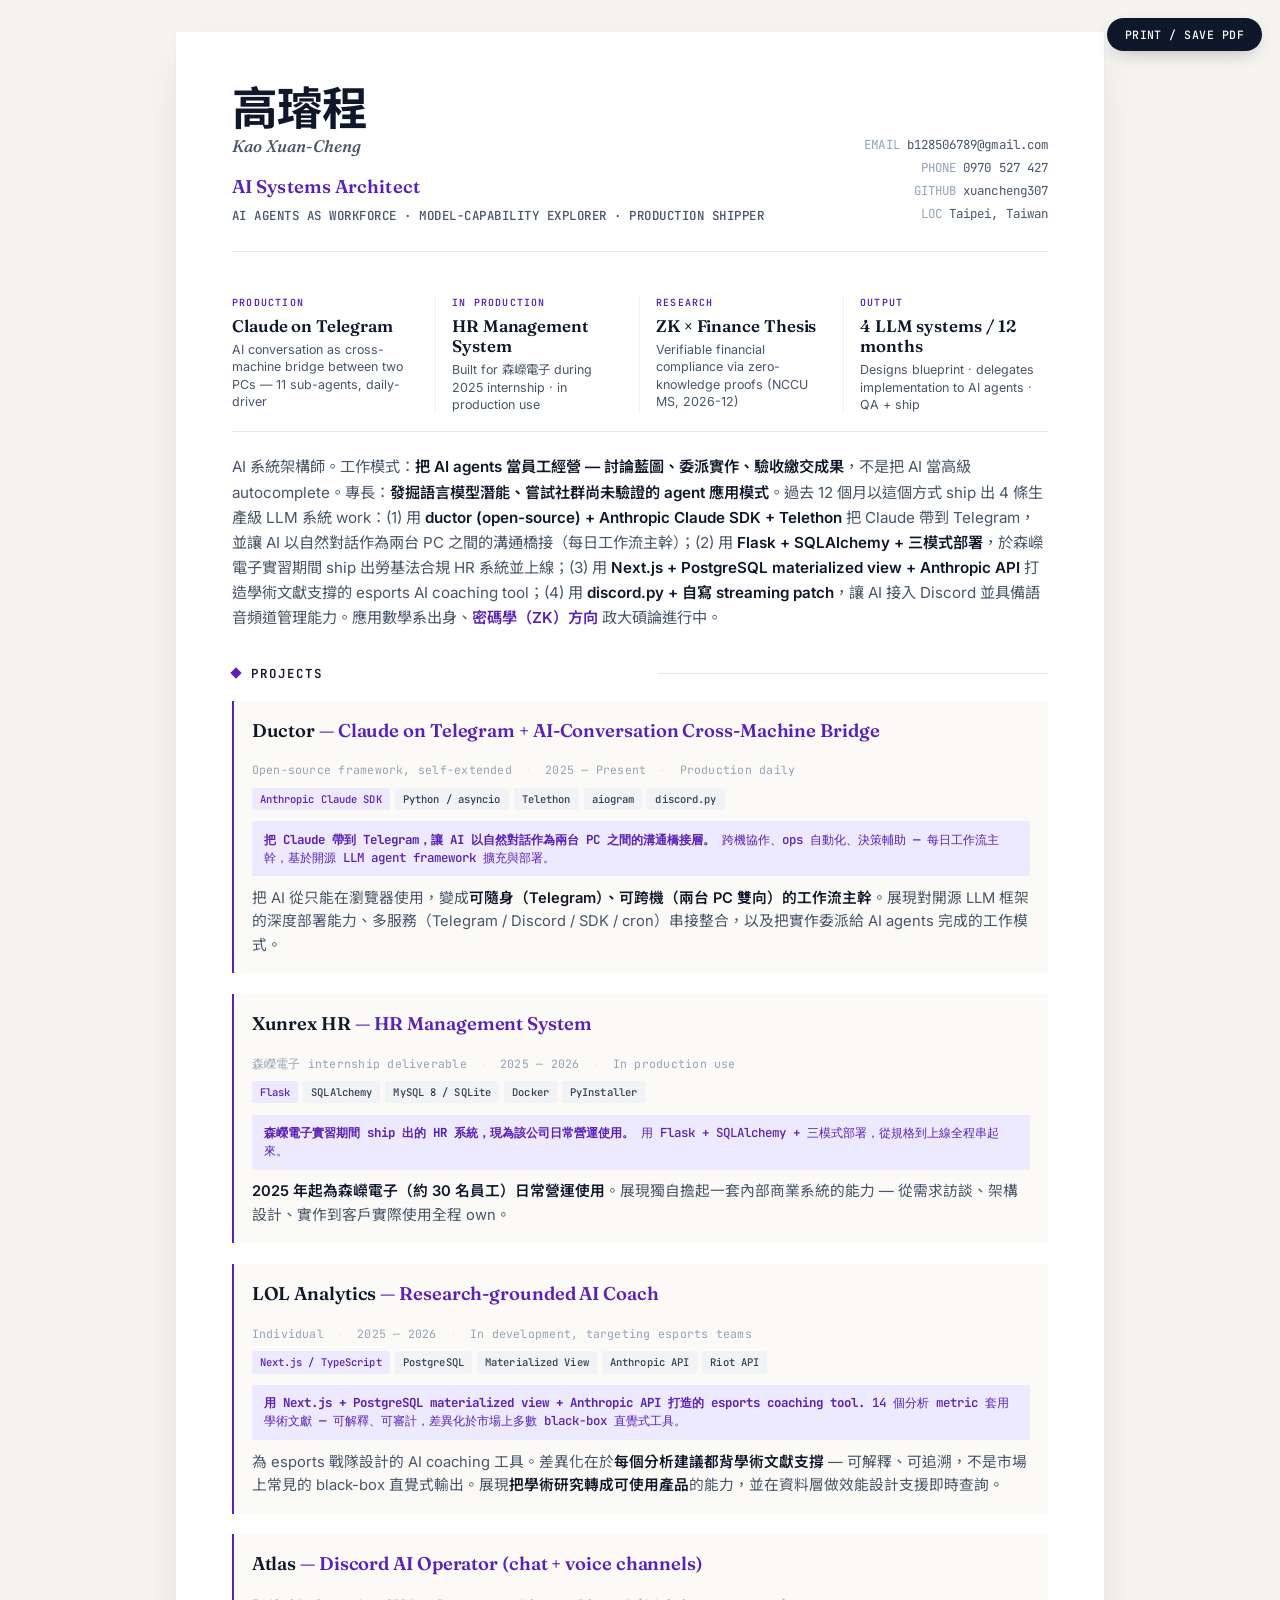
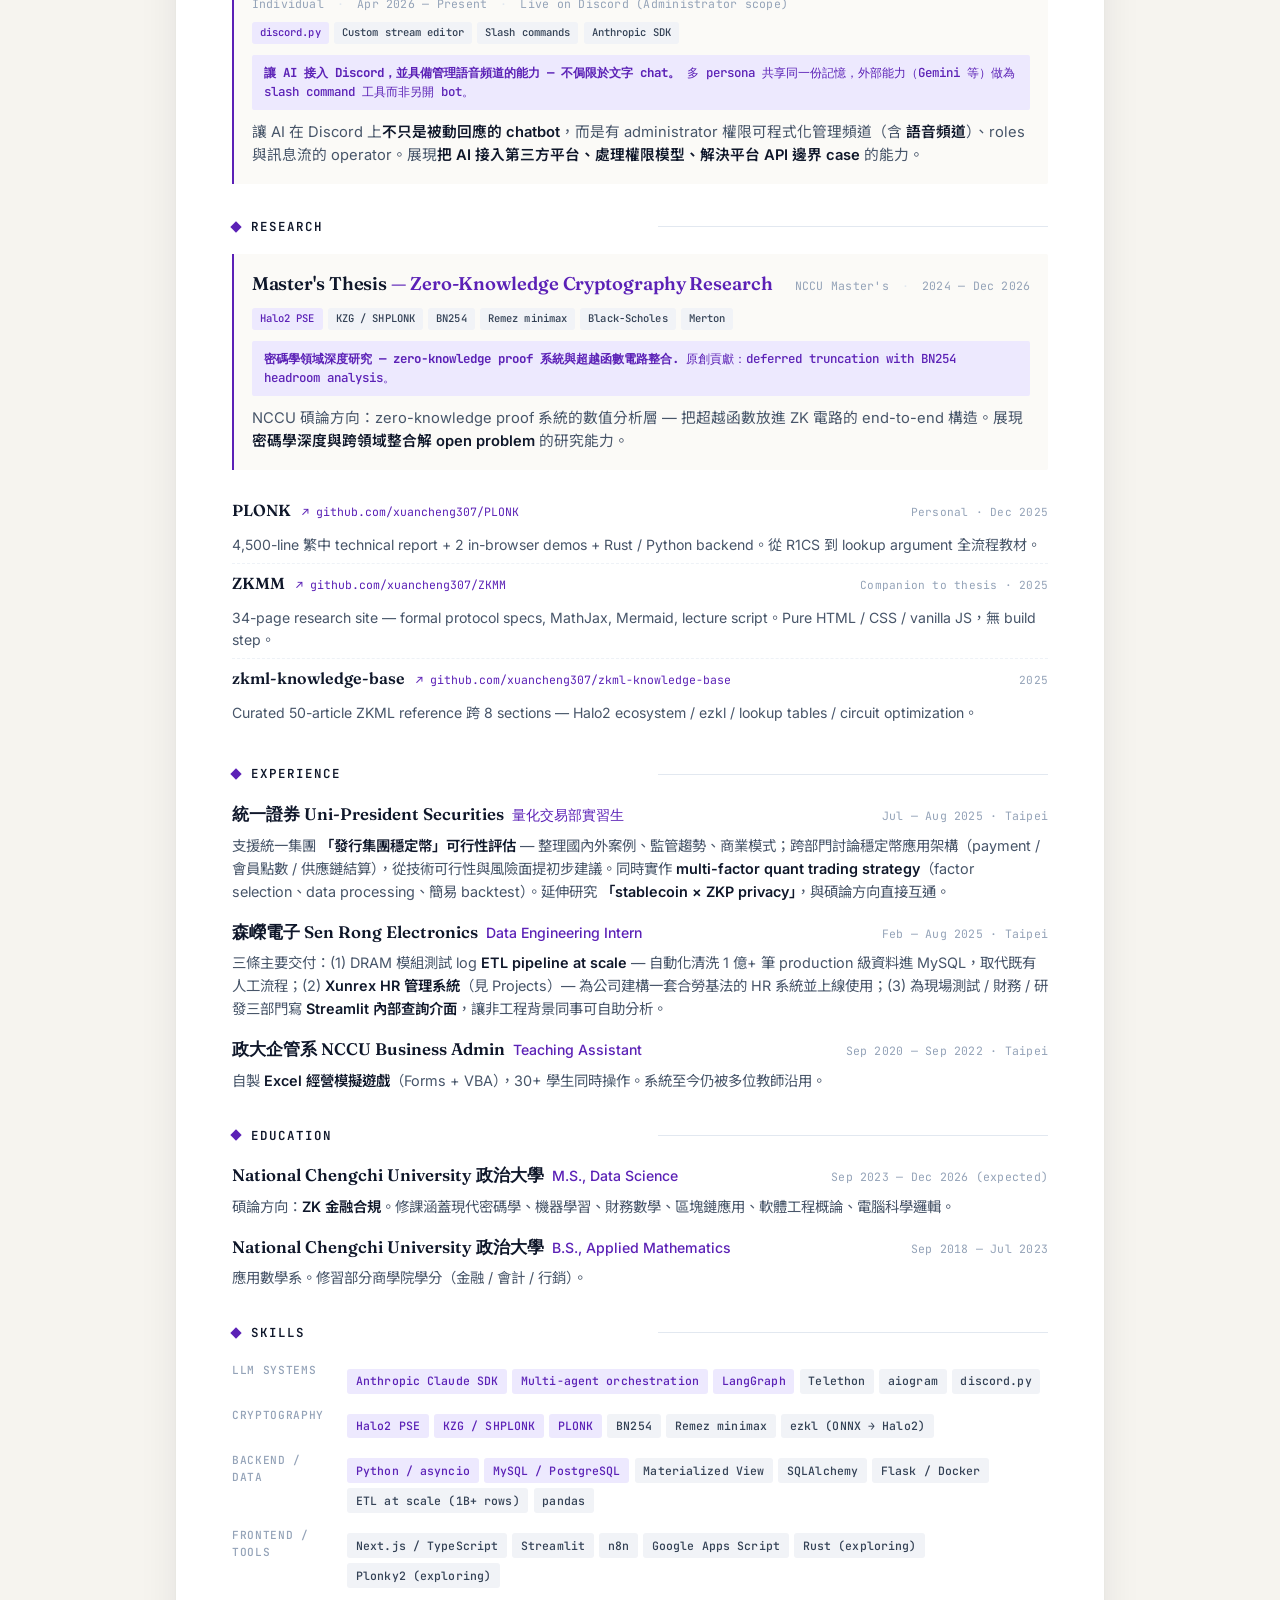
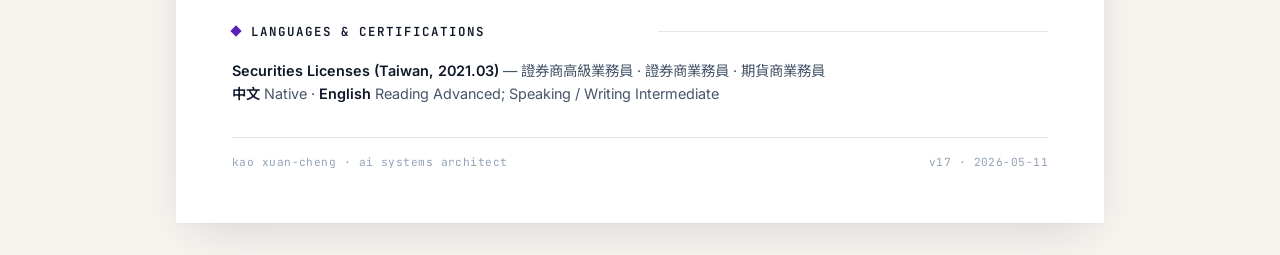
==== commit 93bb700e: "[CP 2026-05-11] v17 core positioning — AI agents as workforce Chairman explicitly named the differen" ====
--- a/index.v17.html
+++ b/index.v17.html
@@ -446,7 +446,7 @@
         <h1 class="name-cn">高璿程</h1>
         <div class="name-en">Kao Xuan-Cheng</div>
         <div class="role">AI Systems Architect</div>
-        <div class="tagline">Tool-fluent · Framework-integrating · Production shipping</div>
+        <div class="tagline">AI agents as workforce · model-capability explorer · production shipper</div>
       </div>
       <div class="contact">
         <div><span class="label">EMAIL</span> <a href="mailto:b128506789@gmail.com">b128506789@gmail.com</a></div>
@@ -476,13 +476,13 @@
       <div class="hl">
         <div class="hl-tag">Output</div>
         <div class="hl-title">4 LLM systems / 12 months</div>
-        <div class="hl-sub">Architecture + AI orchestration + delivery — all self-driven</div>
+        <div class="hl-sub">Designs blueprint · delegates implementation to AI agents · QA + ship</div>
       </div>
     </div>
 
     <!-- ============ ABOUT ============ -->
     <p class="about">
-      AI 系統架構師。工作模式：<strong>架構決策 + AI agent 編排 + 結果驗收</strong> — 設計系統、選工具、把實作委派給 AI agents 完成、驗收 + ship。過去 12 個月以這個方式經營 4 條 LLM 系統 work：(1) 用 <strong>ductor (open-source) + Anthropic Claude SDK + Telethon</strong> 把 Claude 帶到 Telegram，並讓 AI 以自然對話作為兩台 PC 之間的溝通橋接（每日工作流主幹）；(2) 用 <strong>Flask + SQLAlchemy + 三模式部署</strong>，於森嶸電子實習期間 ship 出勞基法合規 HR 系統並上線；(3) 用 <strong>Next.js + PostgreSQL materialized view + Anthropic API</strong> 打造學術文獻支撐的 esports AI coaching tool；(4) 用 <strong>discord.py + 自寫 streaming patch</strong>，讓 AI 接入 Discord 並具備語音頻道管理能力。應用數學系出身、<span class="accent">密碼學（ZK）方向</span> 政大碩論進行中。
+      AI 系統架構師。工作模式：<strong>把 AI agents 當員工經營 — 討論藍圖、委派實作、驗收繳交成果</strong>，不是把 AI 當高級 autocomplete。專長：<strong>發掘語言模型潛能、嘗試社群尚未驗證的 agent 應用模式</strong>。過去 12 個月以這個方式 ship 出 4 條生產級 LLM 系統 work：(1) 用 <strong>ductor (open-source) + Anthropic Claude SDK + Telethon</strong> 把 Claude 帶到 Telegram，並讓 AI 以自然對話作為兩台 PC 之間的溝通橋接（每日工作流主幹）；(2) 用 <strong>Flask + SQLAlchemy + 三模式部署</strong>，於森嶸電子實習期間 ship 出勞基法合規 HR 系統並上線；(3) 用 <strong>Next.js + PostgreSQL materialized view + Anthropic API</strong> 打造學術文獻支撐的 esports AI coaching tool；(4) 用 <strong>discord.py + 自寫 streaming patch</strong>，讓 AI 接入 Discord 並具備語音頻道管理能力。應用數學系出身、<span class="accent">密碼學（ZK）方向</span> 政大碩論進行中。
     </p>
 
     <!-- ============ PROJECTS (flagship) ============ -->
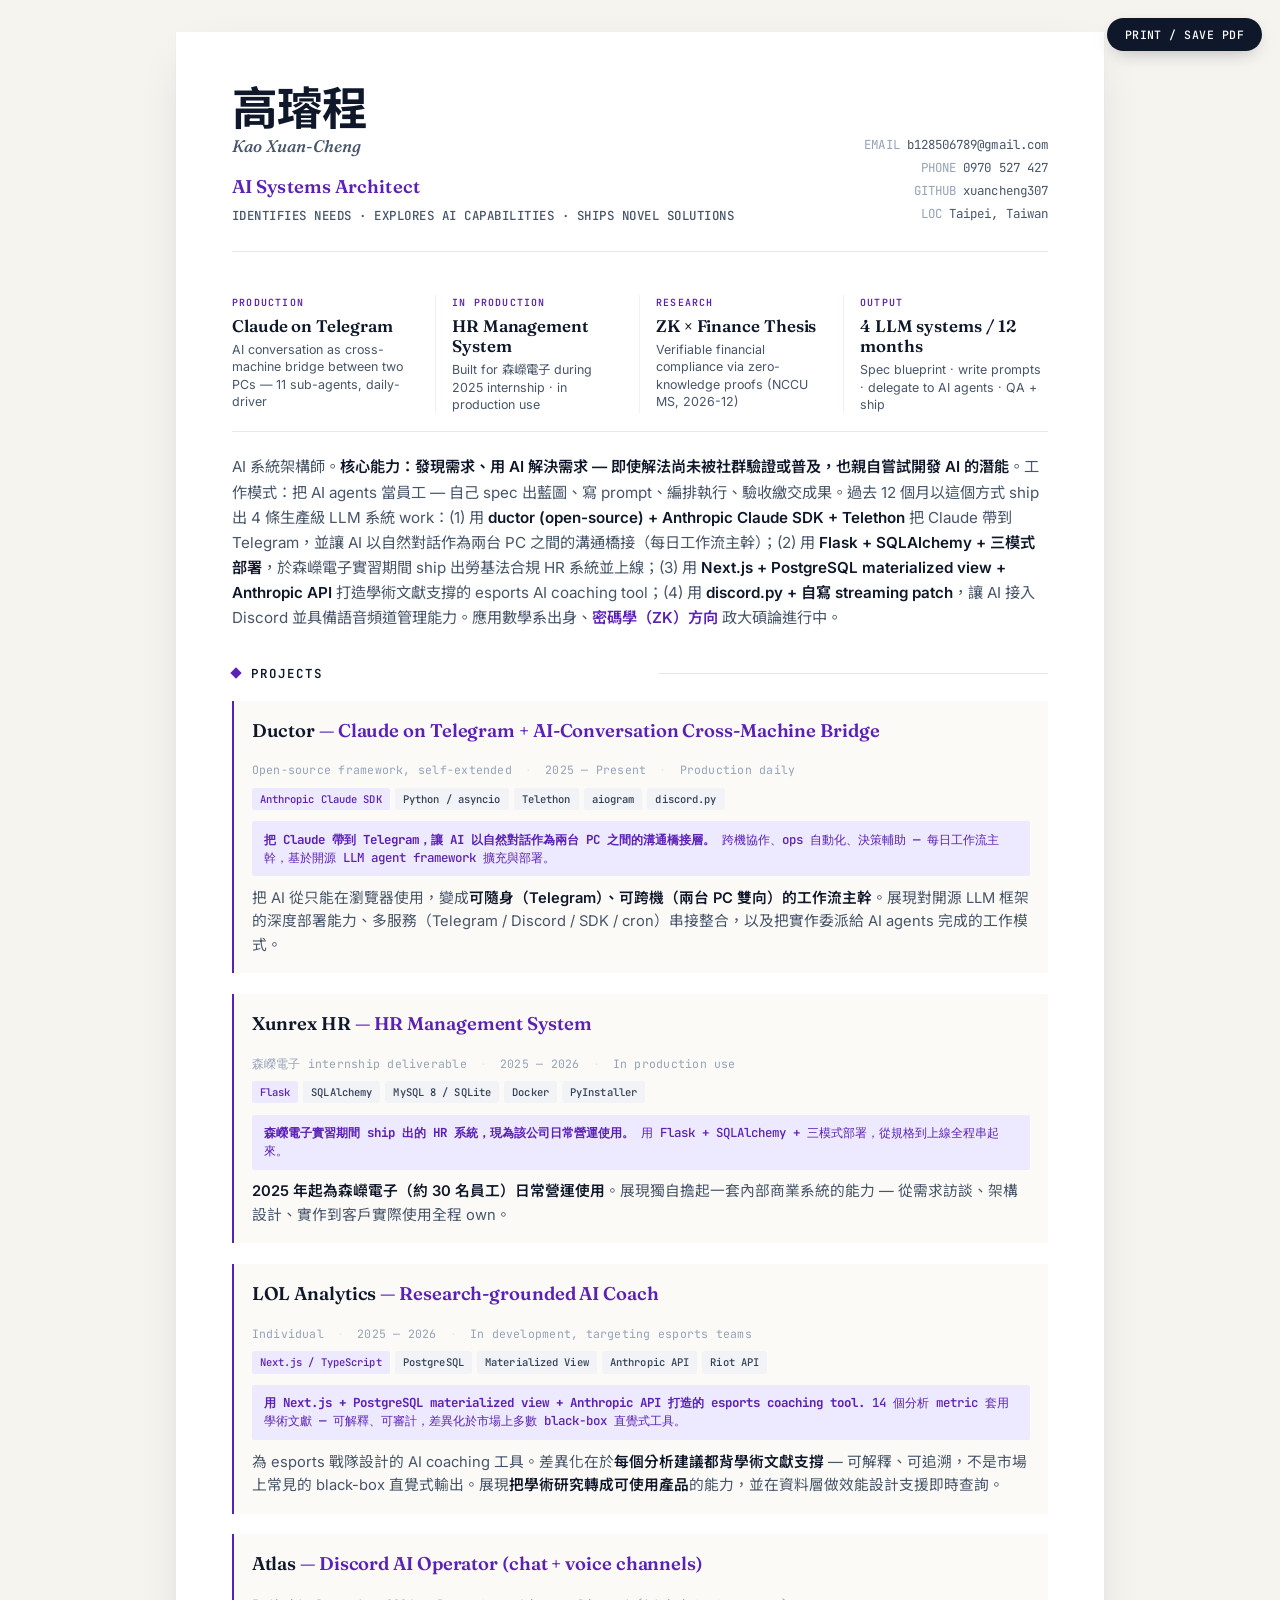
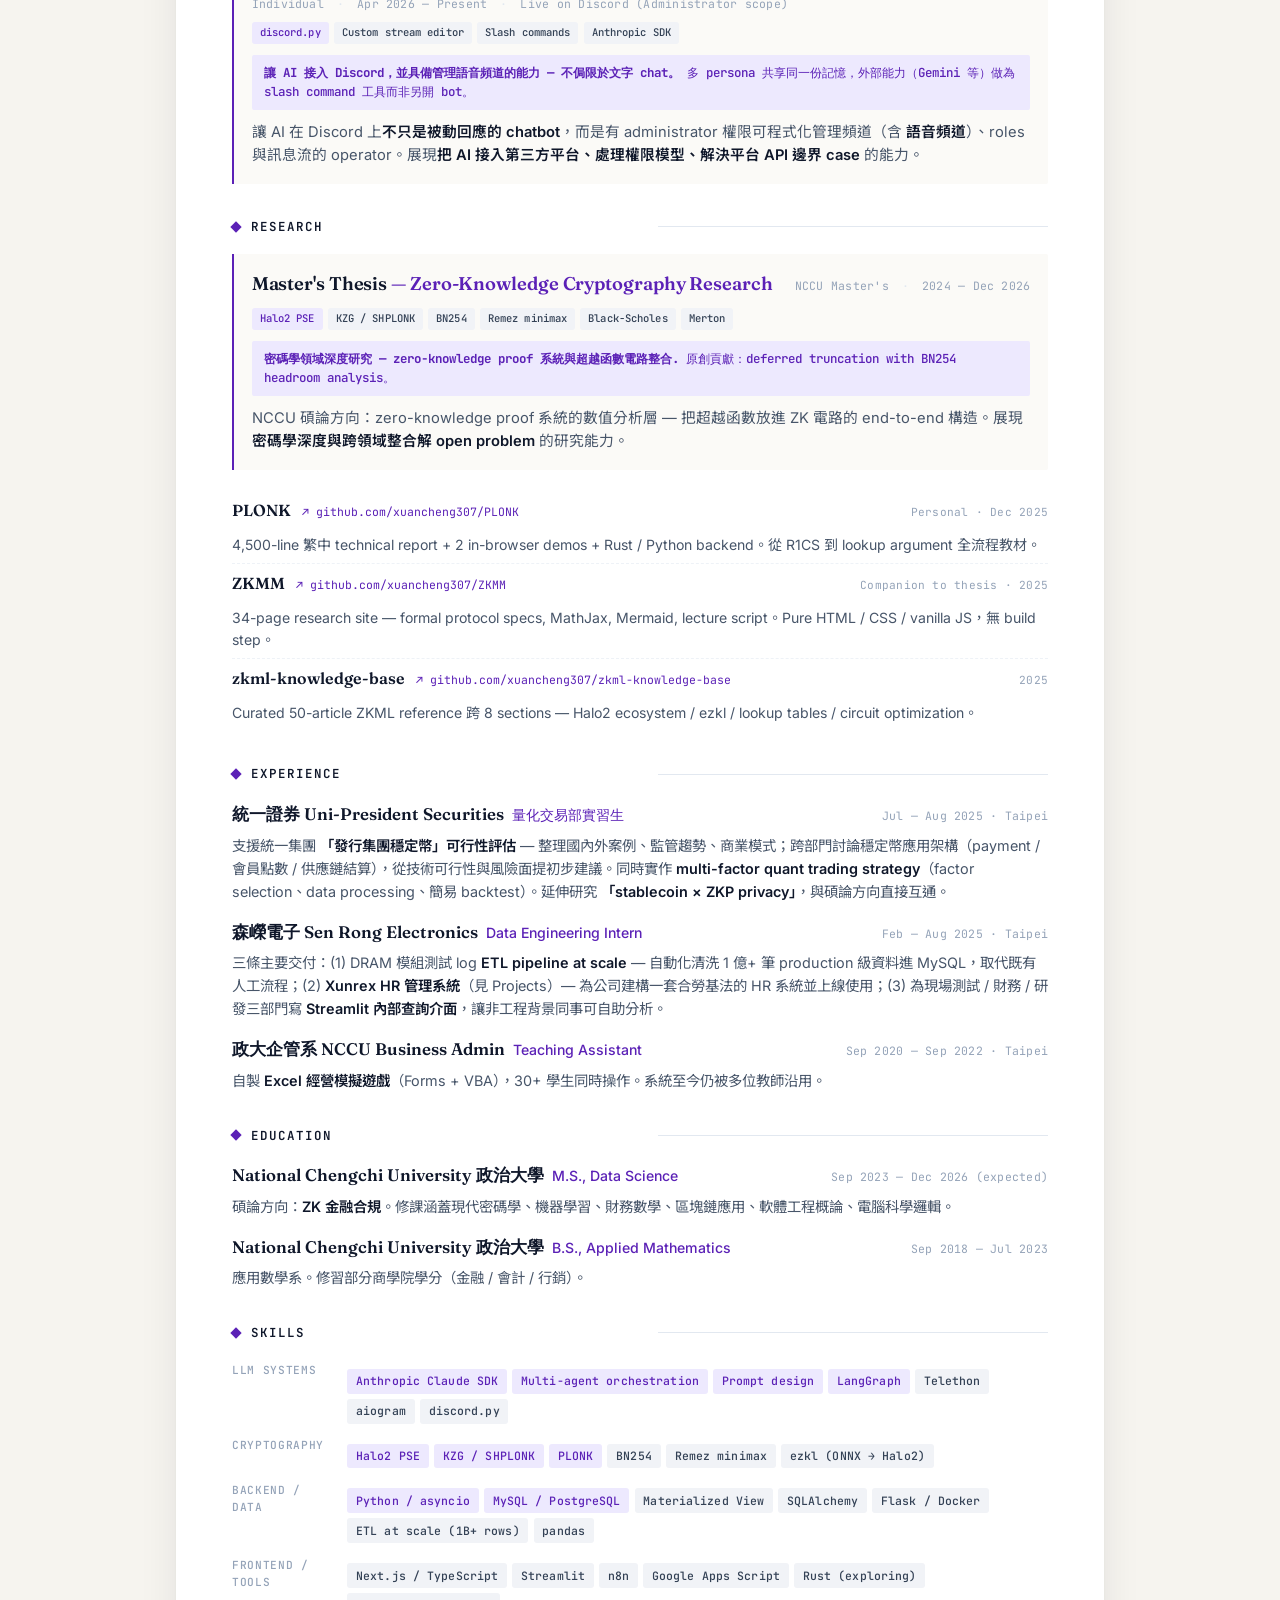
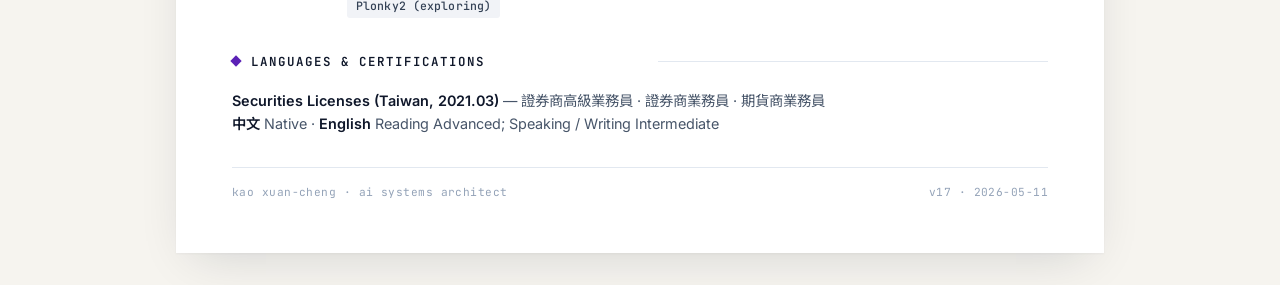
==== commit 5f744332: "[CP 2026-05-11] v17 positioning correction — chairman DOES write prompts & read code Memory correcti" ====
--- a/index.v17.html
+++ b/index.v17.html
@@ -446,7 +446,7 @@
         <h1 class="name-cn">高璿程</h1>
         <div class="name-en">Kao Xuan-Cheng</div>
         <div class="role">AI Systems Architect</div>
-        <div class="tagline">AI agents as workforce · model-capability explorer · production shipper</div>
+        <div class="tagline">Identifies needs · explores AI capabilities · ships novel solutions</div>
       </div>
       <div class="contact">
         <div><span class="label">EMAIL</span> <a href="mailto:b128506789@gmail.com">b128506789@gmail.com</a></div>
@@ -476,13 +476,13 @@
       <div class="hl">
         <div class="hl-tag">Output</div>
         <div class="hl-title">4 LLM systems / 12 months</div>
-        <div class="hl-sub">Designs blueprint · delegates implementation to AI agents · QA + ship</div>
+        <div class="hl-sub">Spec blueprint · write prompts · delegate to AI agents · QA + ship</div>
       </div>
     </div>
 
     <!-- ============ ABOUT ============ -->
     <p class="about">
-      AI 系統架構師。工作模式：<strong>把 AI agents 當員工經營 — 討論藍圖、委派實作、驗收繳交成果</strong>，不是把 AI 當高級 autocomplete。專長：<strong>發掘語言模型潛能、嘗試社群尚未驗證的 agent 應用模式</strong>。過去 12 個月以這個方式 ship 出 4 條生產級 LLM 系統 work：(1) 用 <strong>ductor (open-source) + Anthropic Claude SDK + Telethon</strong> 把 Claude 帶到 Telegram，並讓 AI 以自然對話作為兩台 PC 之間的溝通橋接（每日工作流主幹）；(2) 用 <strong>Flask + SQLAlchemy + 三模式部署</strong>，於森嶸電子實習期間 ship 出勞基法合規 HR 系統並上線；(3) 用 <strong>Next.js + PostgreSQL materialized view + Anthropic API</strong> 打造學術文獻支撐的 esports AI coaching tool；(4) 用 <strong>discord.py + 自寫 streaming patch</strong>，讓 AI 接入 Discord 並具備語音頻道管理能力。應用數學系出身、<span class="accent">密碼學（ZK）方向</span> 政大碩論進行中。
+      AI 系統架構師。<strong>核心能力：發現需求、用 AI 解決需求 — 即使解法尚未被社群驗證或普及，也親自嘗試開發 AI 的潛能</strong>。工作模式：把 AI agents 當員工 — 自己 spec 出藍圖、寫 prompt、編排執行、驗收繳交成果。過去 12 個月以這個方式 ship 出 4 條生產級 LLM 系統 work：(1) 用 <strong>ductor (open-source) + Anthropic Claude SDK + Telethon</strong> 把 Claude 帶到 Telegram，並讓 AI 以自然對話作為兩台 PC 之間的溝通橋接（每日工作流主幹）；(2) 用 <strong>Flask + SQLAlchemy + 三模式部署</strong>，於森嶸電子實習期間 ship 出勞基法合規 HR 系統並上線；(3) 用 <strong>Next.js + PostgreSQL materialized view + Anthropic API</strong> 打造學術文獻支撐的 esports AI coaching tool；(4) 用 <strong>discord.py + 自寫 streaming patch</strong>，讓 AI 接入 Discord 並具備語音頻道管理能力。應用數學系出身、<span class="accent">密碼學（ZK）方向</span> 政大碩論進行中。
     </p>
 
     <!-- ============ PROJECTS (flagship) ============ -->
@@ -702,6 +702,7 @@
         <div class="skills-row stack">
           <span class="chip accent">Anthropic Claude SDK</span>
           <span class="chip accent">Multi-agent orchestration</span>
+          <span class="chip accent">Prompt design</span>
           <span class="chip accent">LangGraph</span>
           <span class="chip">Telethon</span>
           <span class="chip">aiogram</span>
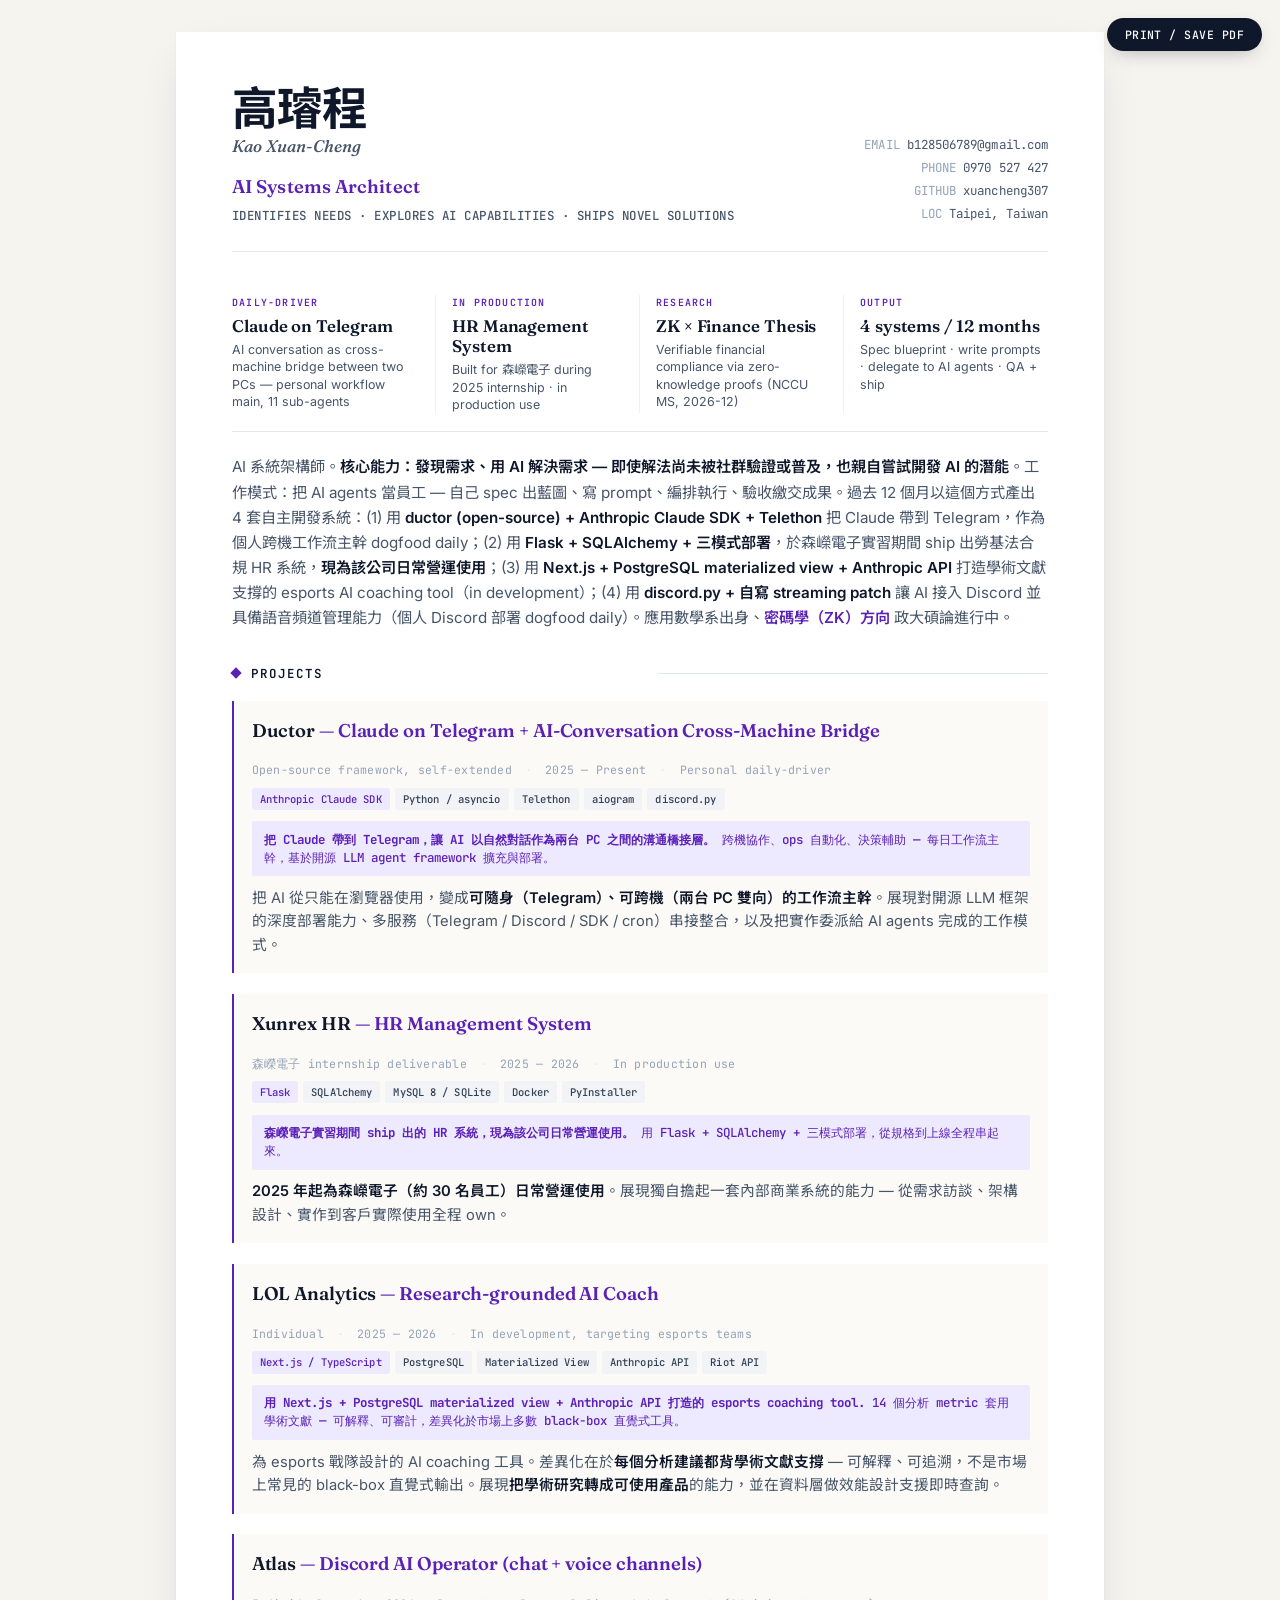
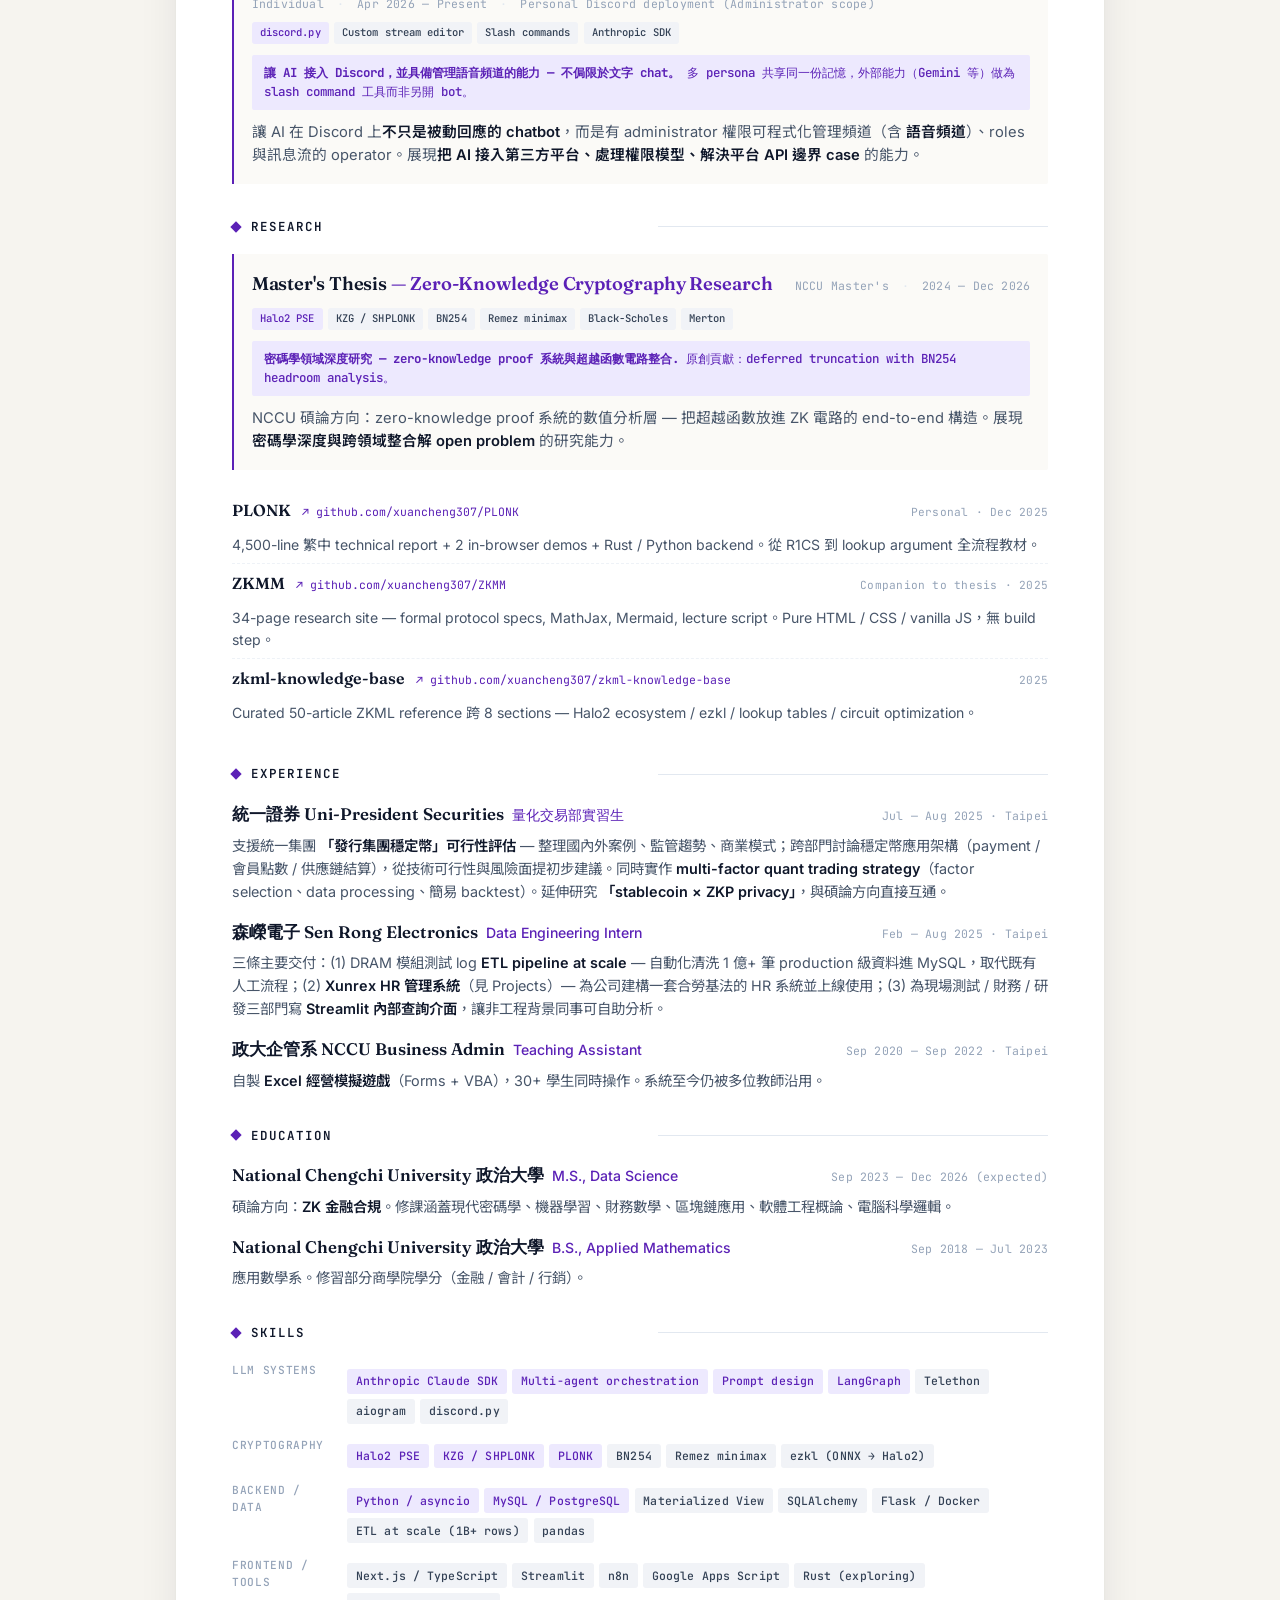
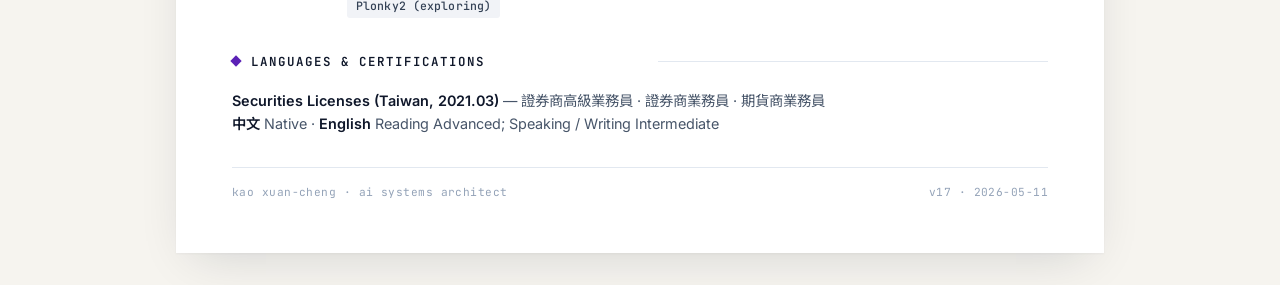
==== commit 187e5fe0: "[CP 2026-05-12] v17 honesty pass — drop "production" overclaim Chairman screenshot pointed at Highli" ====
--- a/index.v17.html
+++ b/index.v17.html
@@ -459,9 +459,9 @@
     <!-- ============ HIGHLIGHTS ============ -->
     <div class="highlights">
       <div class="hl">
-        <div class="hl-tag">Production</div>
+        <div class="hl-tag">Daily-Driver</div>
         <div class="hl-title">Claude on Telegram</div>
-        <div class="hl-sub">AI conversation as cross-machine bridge between two PCs — 11 sub-agents, daily-driver</div>
+        <div class="hl-sub">AI conversation as cross-machine bridge between two PCs — personal workflow main, 11 sub-agents</div>
       </div>
       <div class="hl">
         <div class="hl-tag">In Production</div>
@@ -475,14 +475,14 @@
       </div>
       <div class="hl">
         <div class="hl-tag">Output</div>
-        <div class="hl-title">4 LLM systems / 12 months</div>
+        <div class="hl-title">4 systems / 12 months</div>
         <div class="hl-sub">Spec blueprint · write prompts · delegate to AI agents · QA + ship</div>
       </div>
     </div>
 
     <!-- ============ ABOUT ============ -->
     <p class="about">
-      AI 系統架構師。<strong>核心能力：發現需求、用 AI 解決需求 — 即使解法尚未被社群驗證或普及，也親自嘗試開發 AI 的潛能</strong>。工作模式：把 AI agents 當員工 — 自己 spec 出藍圖、寫 prompt、編排執行、驗收繳交成果。過去 12 個月以這個方式 ship 出 4 條生產級 LLM 系統 work：(1) 用 <strong>ductor (open-source) + Anthropic Claude SDK + Telethon</strong> 把 Claude 帶到 Telegram，並讓 AI 以自然對話作為兩台 PC 之間的溝通橋接（每日工作流主幹）；(2) 用 <strong>Flask + SQLAlchemy + 三模式部署</strong>，於森嶸電子實習期間 ship 出勞基法合規 HR 系統並上線；(3) 用 <strong>Next.js + PostgreSQL materialized view + Anthropic API</strong> 打造學術文獻支撐的 esports AI coaching tool；(4) 用 <strong>discord.py + 自寫 streaming patch</strong>，讓 AI 接入 Discord 並具備語音頻道管理能力。應用數學系出身、<span class="accent">密碼學（ZK）方向</span> 政大碩論進行中。
+      AI 系統架構師。<strong>核心能力：發現需求、用 AI 解決需求 — 即使解法尚未被社群驗證或普及，也親自嘗試開發 AI 的潛能</strong>。工作模式：把 AI agents 當員工 — 自己 spec 出藍圖、寫 prompt、編排執行、驗收繳交成果。過去 12 個月以這個方式產出 4 套自主開發系統：(1) 用 <strong>ductor (open-source) + Anthropic Claude SDK + Telethon</strong> 把 Claude 帶到 Telegram，作為個人跨機工作流主幹 dogfood daily；(2) 用 <strong>Flask + SQLAlchemy + 三模式部署</strong>，於森嶸電子實習期間 ship 出勞基法合規 HR 系統，<strong>現為該公司日常營運使用</strong>；(3) 用 <strong>Next.js + PostgreSQL materialized view + Anthropic API</strong> 打造學術文獻支撐的 esports AI coaching tool（in development）；(4) 用 <strong>discord.py + 自寫 streaming patch</strong> 讓 AI 接入 Discord 並具備語音頻道管理能力（個人 Discord 部署 dogfood daily）。應用數學系出身、<span class="accent">密碼學（ZK）方向</span> 政大碩論進行中。
     </p>
 
     <!-- ============ PROJECTS (flagship) ============ -->
@@ -496,7 +496,7 @@
       <div class="card">
         <div class="card-head">
           <div class="card-title">Ductor <span class="em">— Claude on Telegram + AI-Conversation Cross-Machine Bridge</span></div>
-          <div class="card-meta">Open-source framework, self-extended <span class="sep">·</span> 2025 — Present <span class="sep">·</span> Production daily</div>
+          <div class="card-meta">Open-source framework, self-extended <span class="sep">·</span> 2025 — Present <span class="sep">·</span> Personal daily-driver</div>
         </div>
         <div class="stack">
           <span class="chip accent">Anthropic Claude SDK</span>
@@ -556,7 +556,7 @@
       <div class="card">
         <div class="card-head">
           <div class="card-title">Atlas <span class="em">— Discord AI Operator (chat + voice channels)</span></div>
-          <div class="card-meta">Individual <span class="sep">·</span> Apr 2026 — Present <span class="sep">·</span> Live on Discord (Administrator scope)</div>
+          <div class="card-meta">Individual <span class="sep">·</span> Apr 2026 — Present <span class="sep">·</span> Personal Discord deployment (Administrator scope)</div>
         </div>
         <div class="stack">
           <span class="chip accent">discord.py</span>
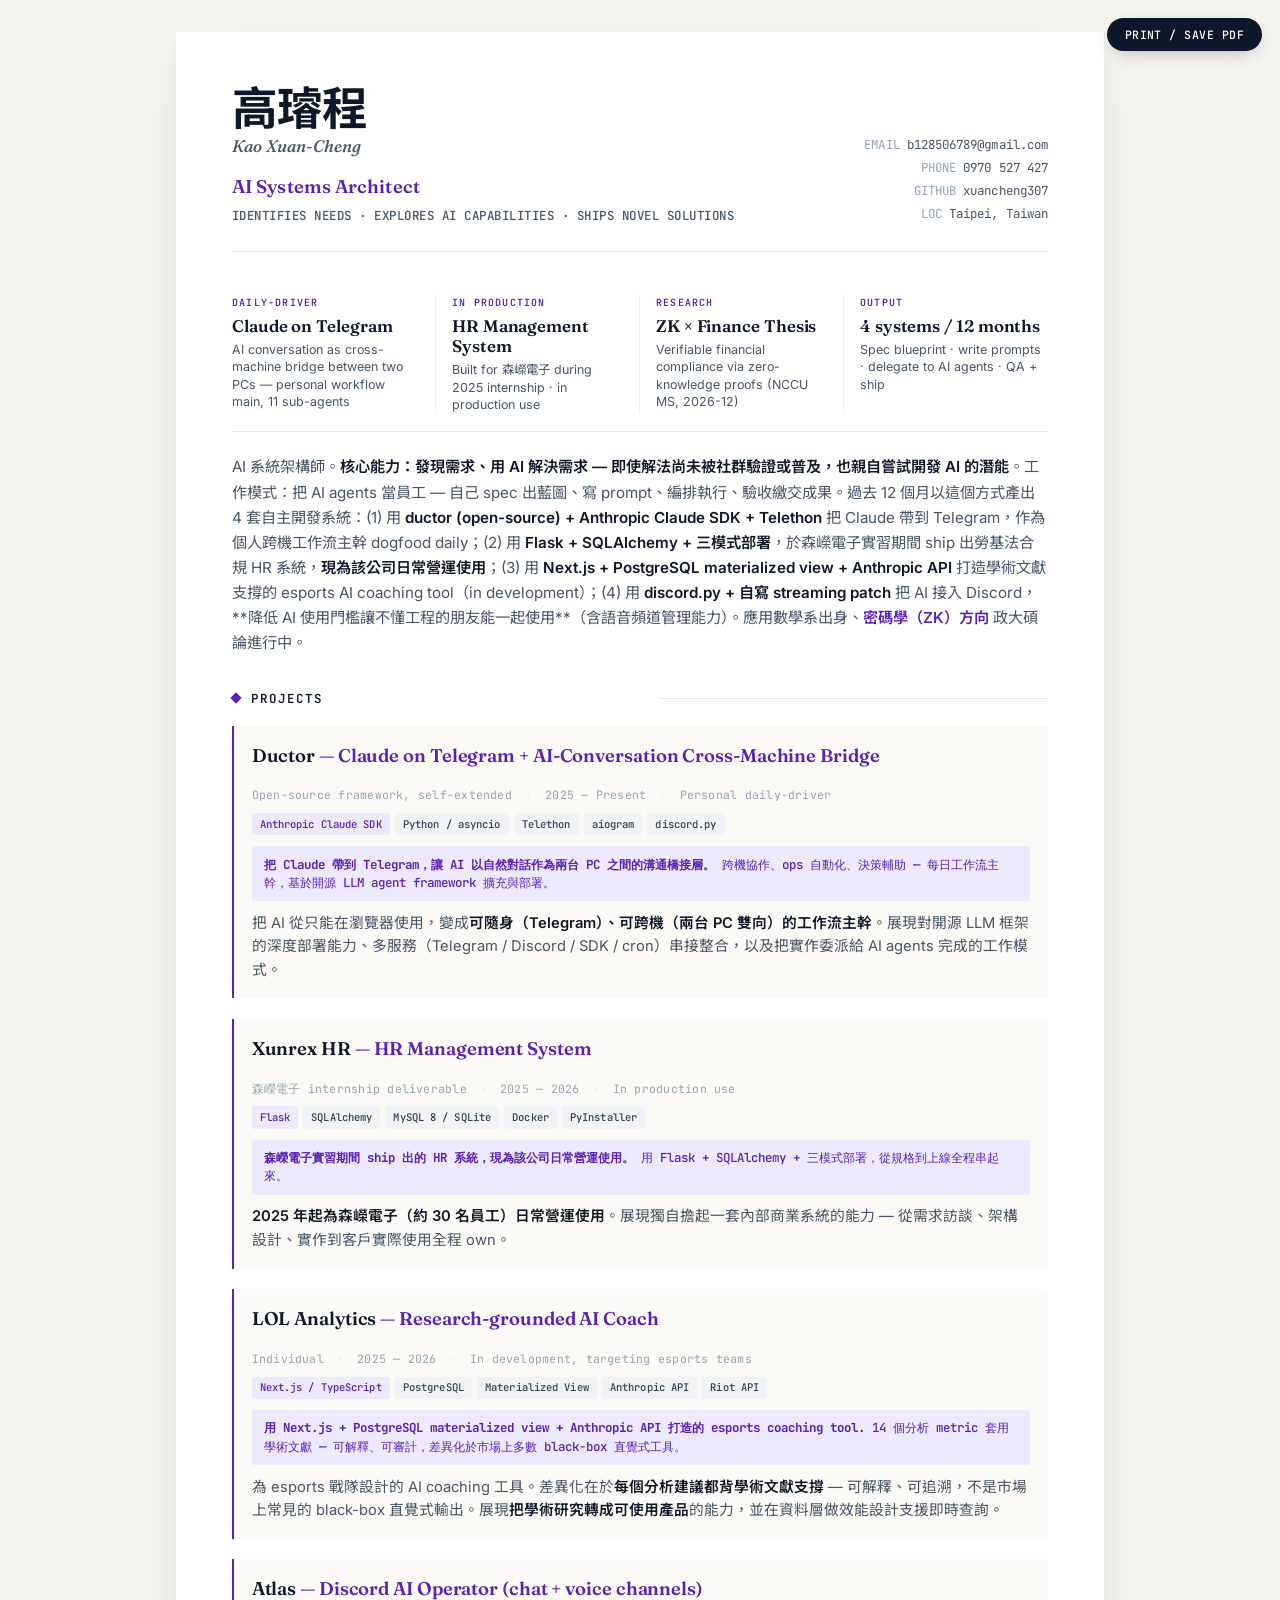
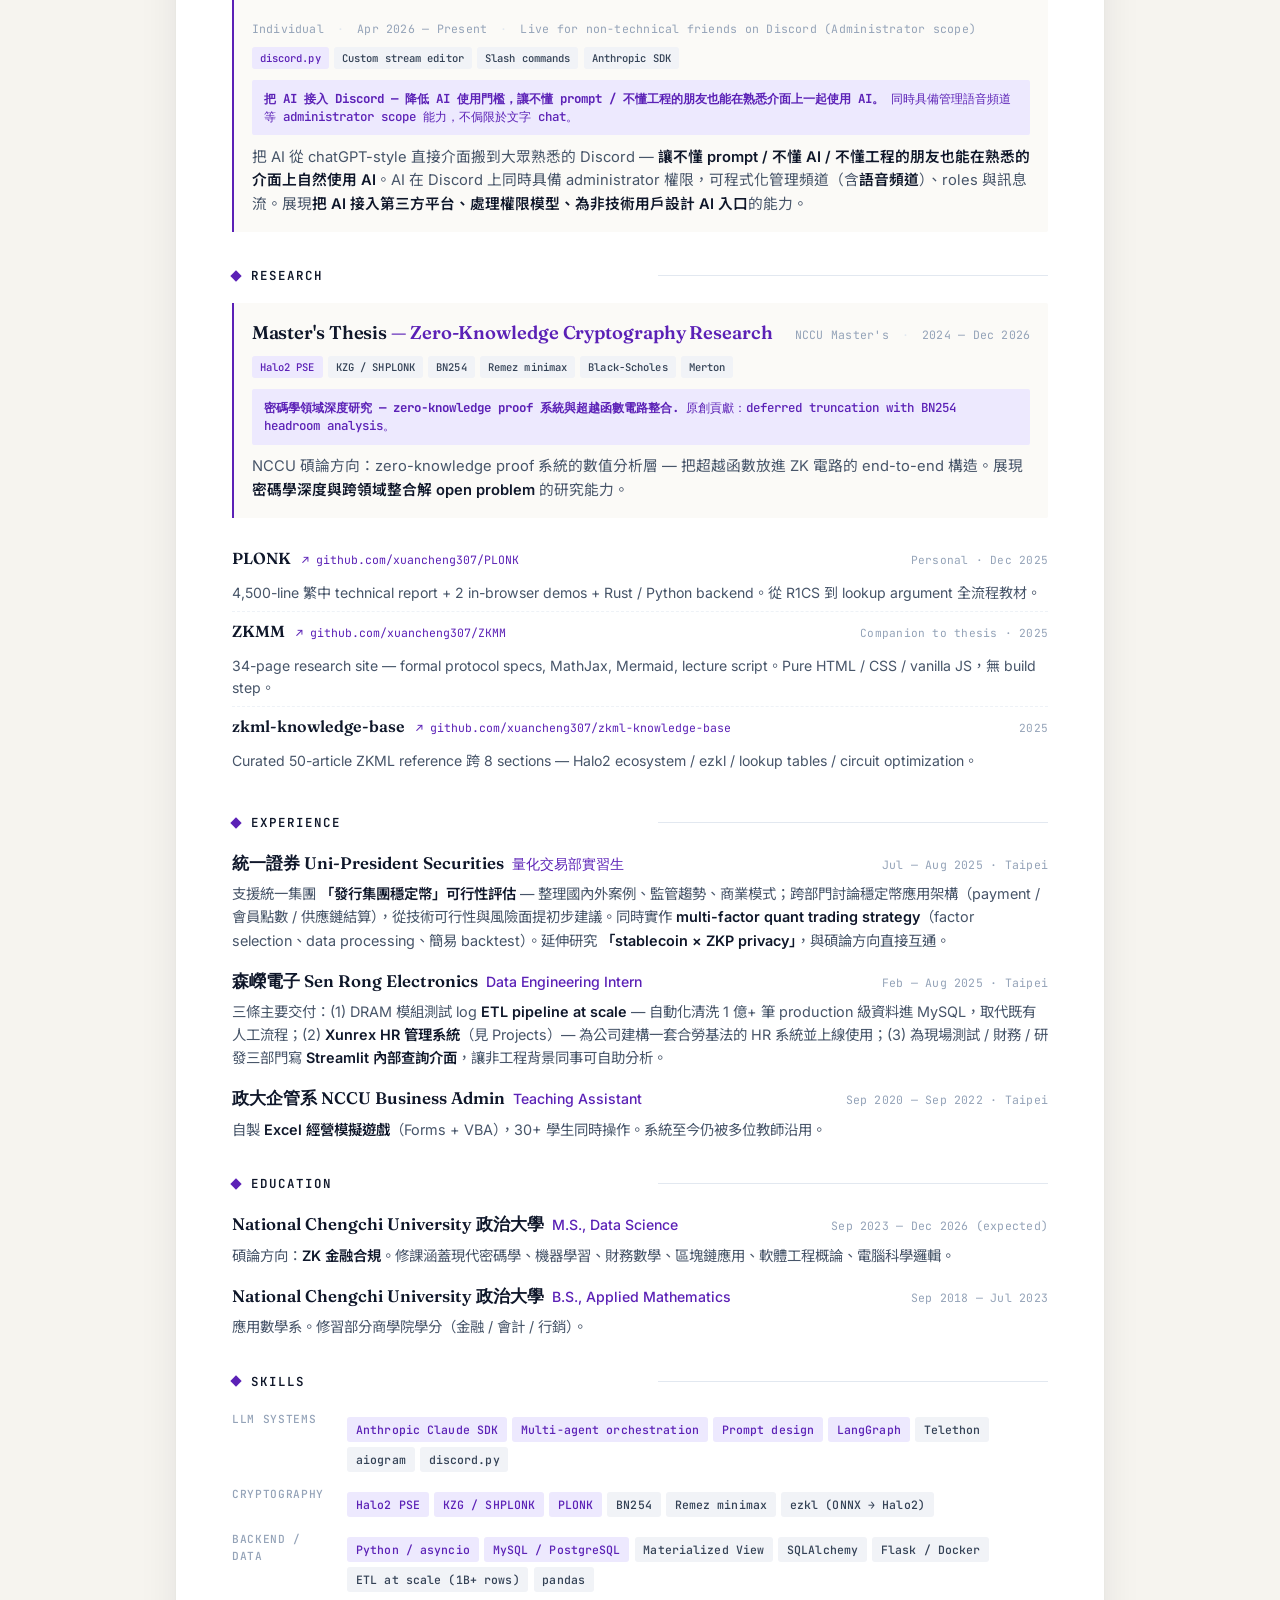
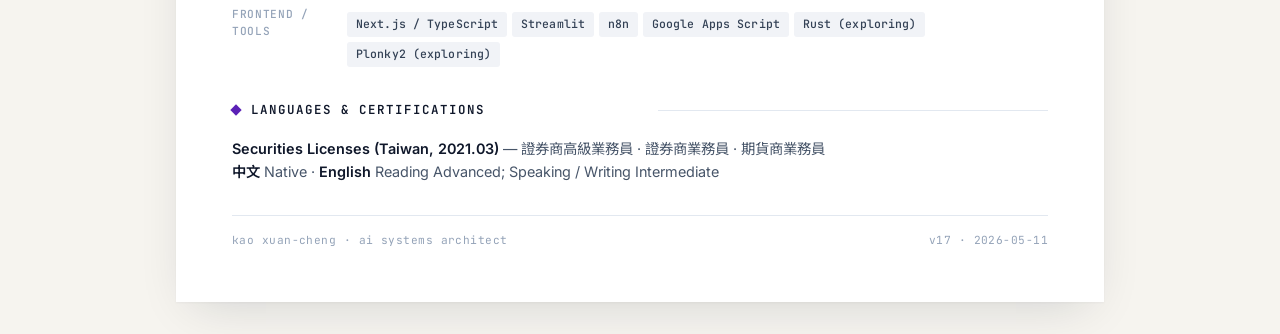
==== commit 72337375: "[CP 2026-05-12] v17 Atlas — lowering AI usage barrier for non-tech friends Chairman: Atlas is NOT ju" ====
--- a/index.v17.html
+++ b/index.v17.html
@@ -482,7 +482,7 @@
 
     <!-- ============ ABOUT ============ -->
     <p class="about">
-      AI 系統架構師。<strong>核心能力：發現需求、用 AI 解決需求 — 即使解法尚未被社群驗證或普及，也親自嘗試開發 AI 的潛能</strong>。工作模式：把 AI agents 當員工 — 自己 spec 出藍圖、寫 prompt、編排執行、驗收繳交成果。過去 12 個月以這個方式產出 4 套自主開發系統：(1) 用 <strong>ductor (open-source) + Anthropic Claude SDK + Telethon</strong> 把 Claude 帶到 Telegram，作為個人跨機工作流主幹 dogfood daily；(2) 用 <strong>Flask + SQLAlchemy + 三模式部署</strong>，於森嶸電子實習期間 ship 出勞基法合規 HR 系統，<strong>現為該公司日常營運使用</strong>；(3) 用 <strong>Next.js + PostgreSQL materialized view + Anthropic API</strong> 打造學術文獻支撐的 esports AI coaching tool（in development）；(4) 用 <strong>discord.py + 自寫 streaming patch</strong> 讓 AI 接入 Discord 並具備語音頻道管理能力（個人 Discord 部署 dogfood daily）。應用數學系出身、<span class="accent">密碼學（ZK）方向</span> 政大碩論進行中。
+      AI 系統架構師。<strong>核心能力：發現需求、用 AI 解決需求 — 即使解法尚未被社群驗證或普及，也親自嘗試開發 AI 的潛能</strong>。工作模式：把 AI agents 當員工 — 自己 spec 出藍圖、寫 prompt、編排執行、驗收繳交成果。過去 12 個月以這個方式產出 4 套自主開發系統：(1) 用 <strong>ductor (open-source) + Anthropic Claude SDK + Telethon</strong> 把 Claude 帶到 Telegram，作為個人跨機工作流主幹 dogfood daily；(2) 用 <strong>Flask + SQLAlchemy + 三模式部署</strong>，於森嶸電子實習期間 ship 出勞基法合規 HR 系統，<strong>現為該公司日常營運使用</strong>；(3) 用 <strong>Next.js + PostgreSQL materialized view + Anthropic API</strong> 打造學術文獻支撐的 esports AI coaching tool（in development）；(4) 用 <strong>discord.py + 自寫 streaming patch</strong> 把 AI 接入 Discord，**降低 AI 使用門檻讓不懂工程的朋友能一起使用**（含語音頻道管理能力）。應用數學系出身、<span class="accent">密碼學（ZK）方向</span> 政大碩論進行中。
     </p>
 
     <!-- ============ PROJECTS (flagship) ============ -->
@@ -556,7 +556,7 @@
       <div class="card">
         <div class="card-head">
           <div class="card-title">Atlas <span class="em">— Discord AI Operator (chat + voice channels)</span></div>
-          <div class="card-meta">Individual <span class="sep">·</span> Apr 2026 — Present <span class="sep">·</span> Personal Discord deployment (Administrator scope)</div>
+          <div class="card-meta">Individual <span class="sep">·</span> Apr 2026 — Present <span class="sep">·</span> Live for non-technical friends on Discord (Administrator scope)</div>
         </div>
         <div class="stack">
           <span class="chip accent">discord.py</span>
@@ -565,10 +565,10 @@
           <span class="chip">Anthropic SDK</span>
         </div>
         <div class="callout">
-          <strong>讓 AI 接入 Discord，並具備管理語音頻道的能力 — 不侷限於文字 chat。</strong> 多 persona 共享同一份記憶，外部能力（Gemini 等）做為 slash command 工具而非另開 bot。
+          <strong>把 AI 接入 Discord — 降低 AI 使用門檻，讓不懂 prompt / 不懂工程的朋友也能在熟悉介面上一起使用 AI。</strong> 同時具備管理語音頻道等 administrator scope 能力，不侷限於文字 chat。
         </div>
         <div class="card-body">
-          讓 AI 在 Discord 上<strong>不只是被動回應的 chatbot</strong>，而是有 administrator 權限可程式化管理頻道（含 <strong>語音頻道</strong>）、roles 與訊息流的 operator。展現<strong>把 AI 接入第三方平台、處理權限模型、解決平台 API 邊界 case</strong> 的能力。
+          把 AI 從 chatGPT-style 直接介面搬到大眾熟悉的 Discord — <strong>讓不懂 prompt / 不懂 AI / 不懂工程的朋友也能在熟悉的介面上自然使用 AI</strong>。AI 在 Discord 上同時具備 administrator 權限，可程式化管理頻道（含<strong>語音頻道</strong>）、roles 與訊息流。展現<strong>把 AI 接入第三方平台、處理權限模型、為非技術用戶設計 AI 入口</strong>的能力。
         </div>
       </div>
     </section>
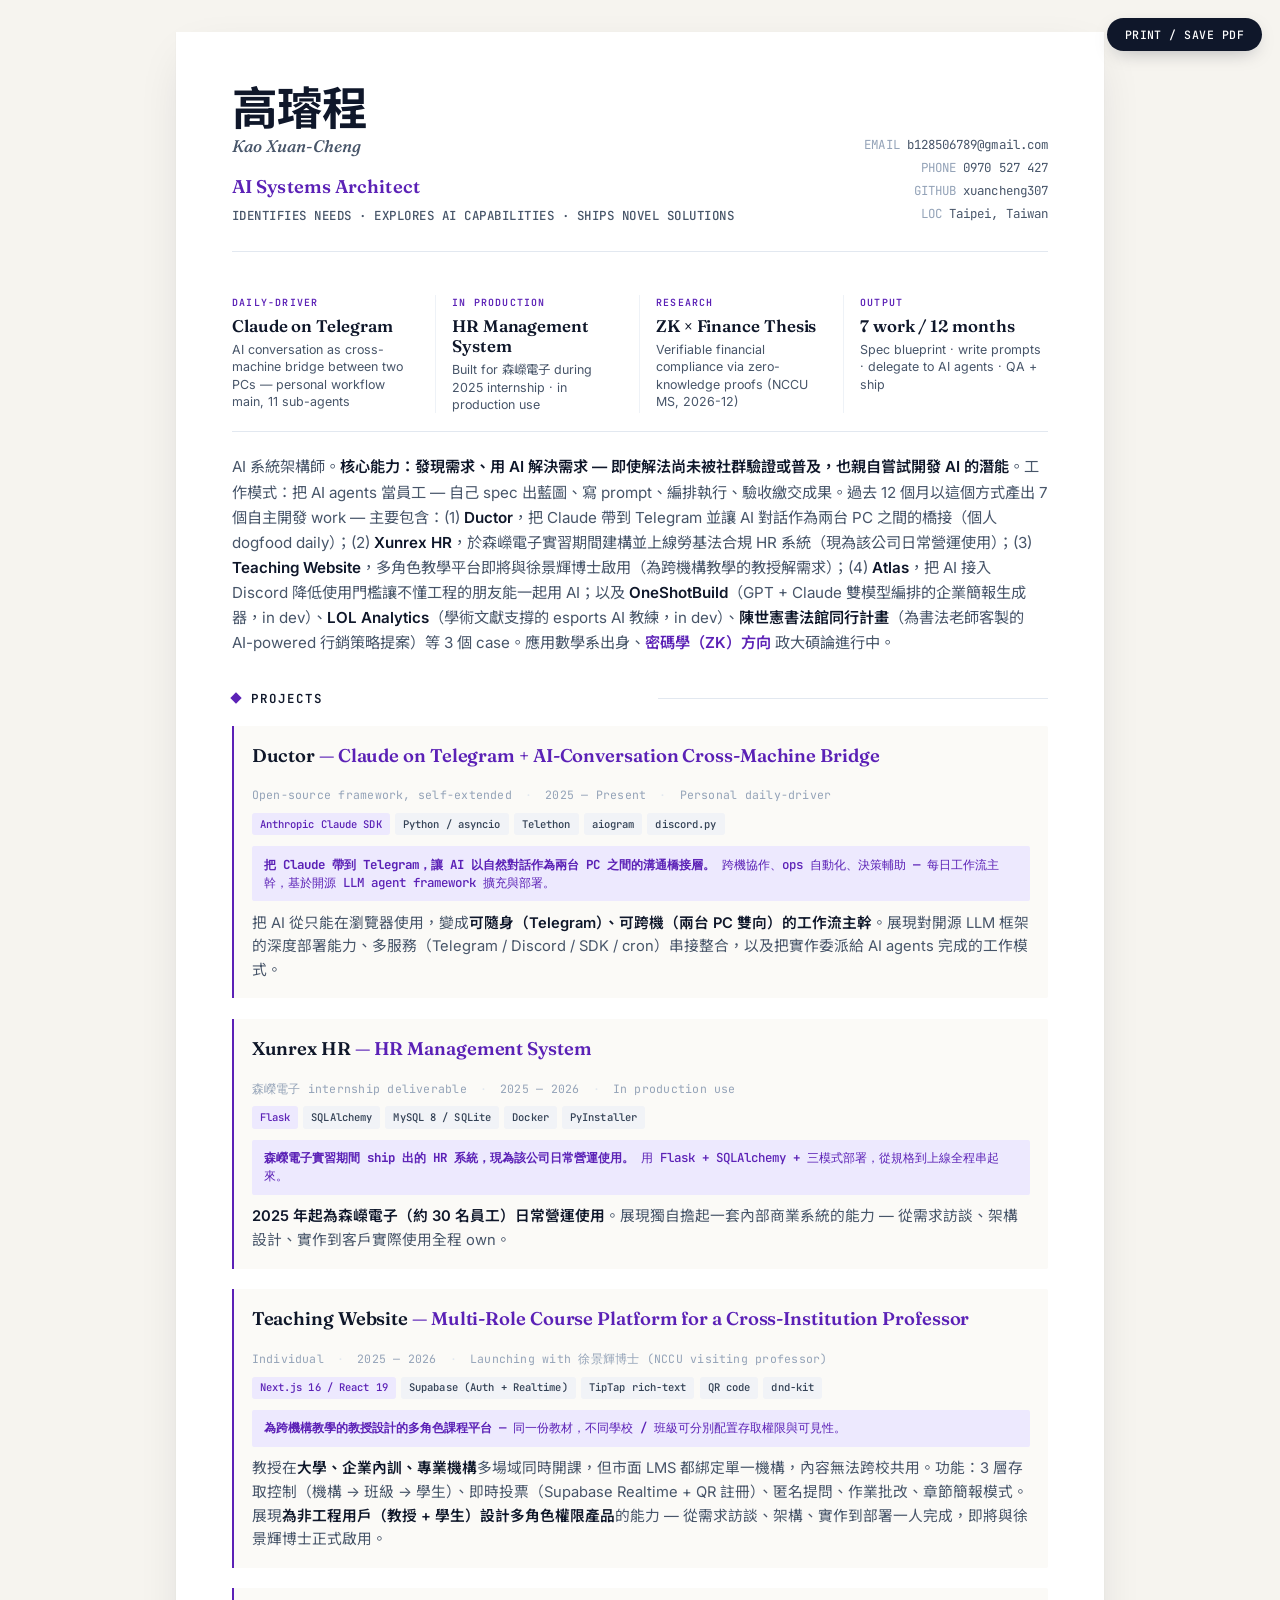
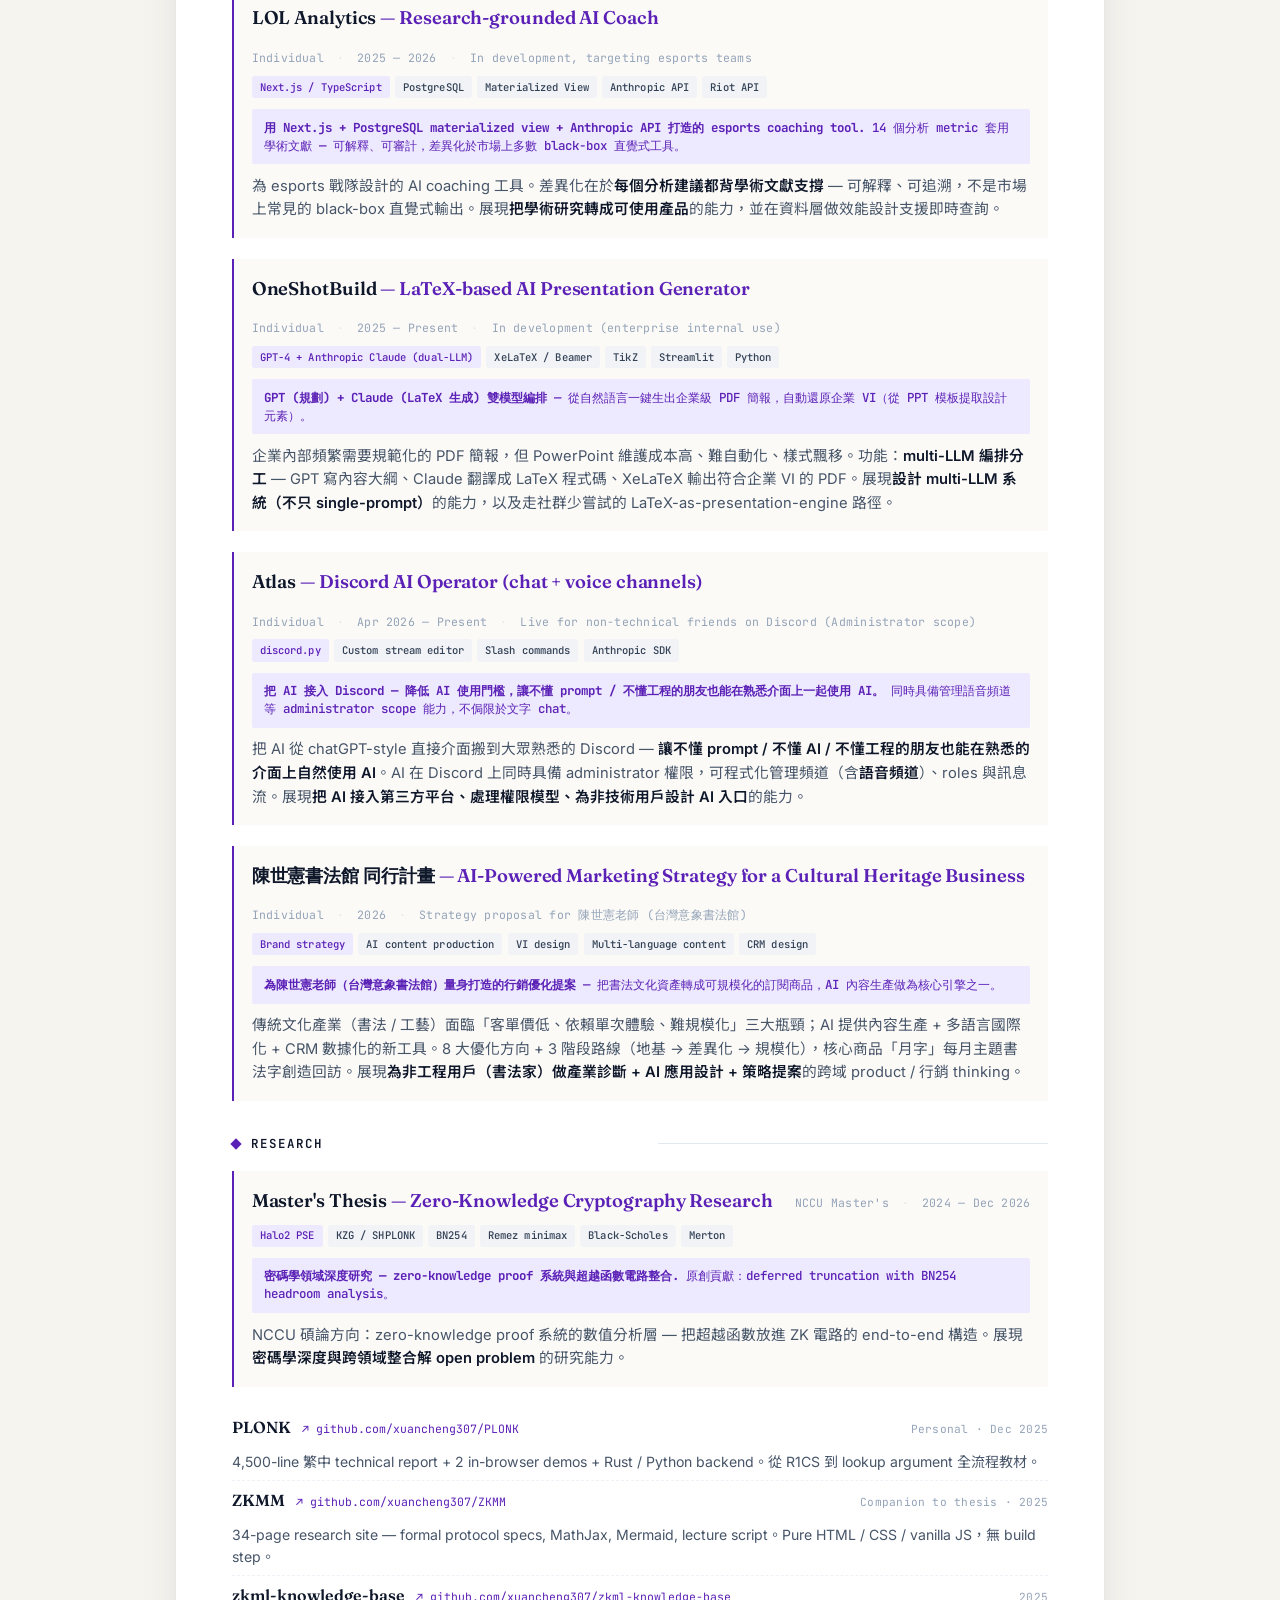
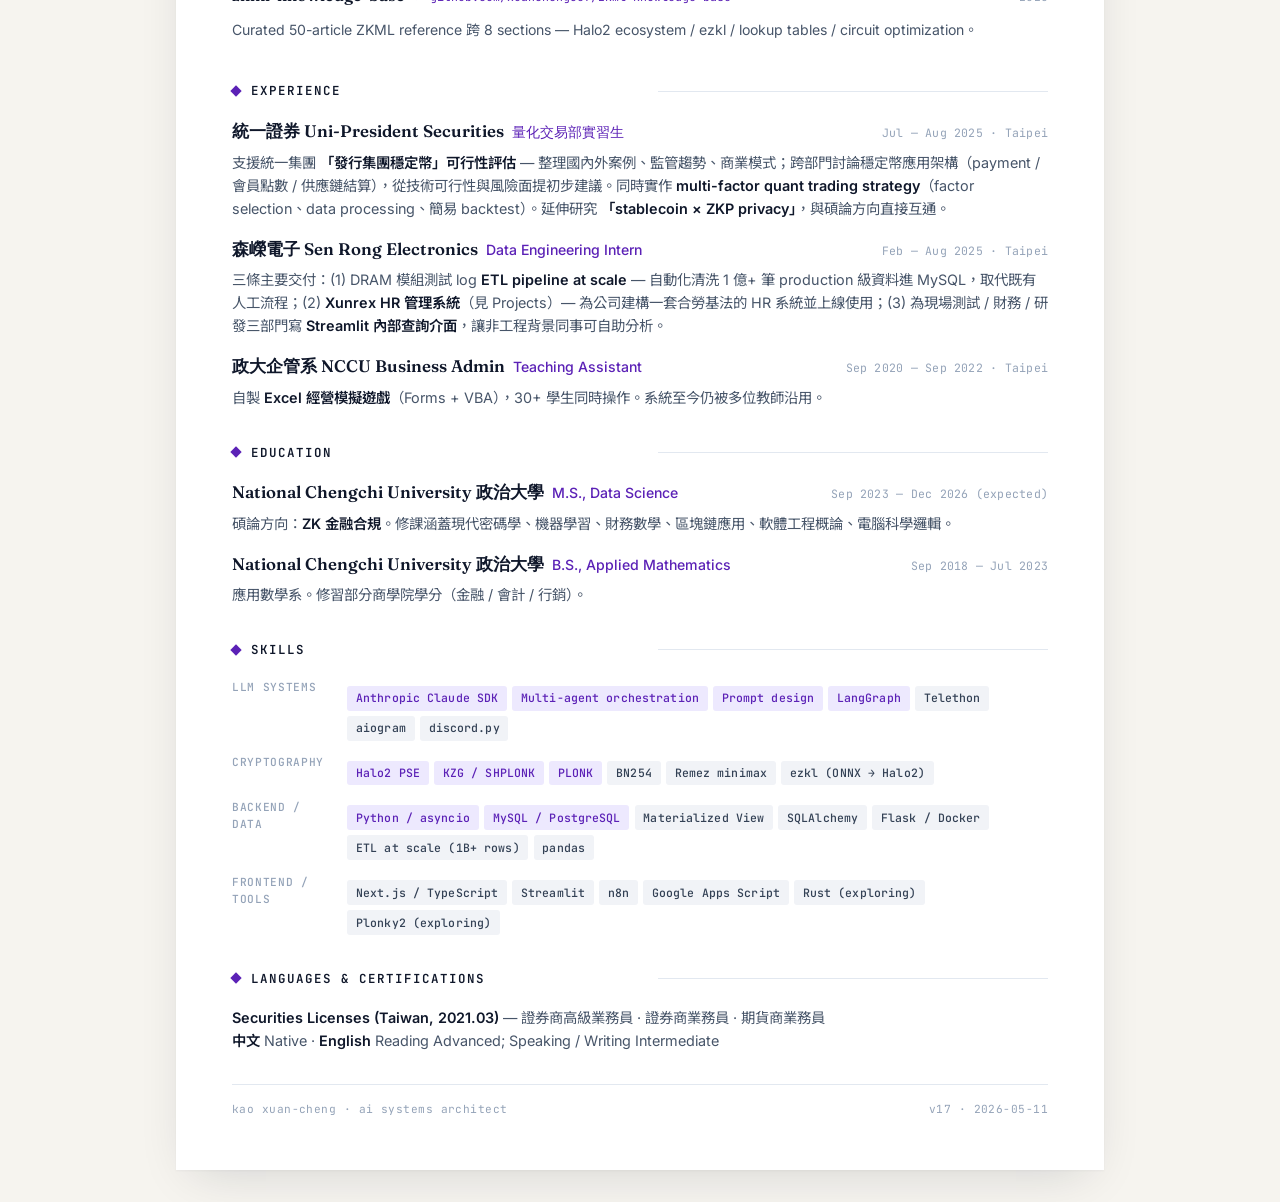
==== commit ab223a14: "[CP 2026-05-12] v17 add 3 MUST-ADD projects — teaching, OneShotBuild, 陳世憲 Chairman: 把 MUST ADD 加進去就好" ====
--- a/index.v17.html
+++ b/index.v17.html
@@ -475,14 +475,14 @@
       </div>
       <div class="hl">
         <div class="hl-tag">Output</div>
-        <div class="hl-title">4 systems / 12 months</div>
+        <div class="hl-title">7 work / 12 months</div>
         <div class="hl-sub">Spec blueprint · write prompts · delegate to AI agents · QA + ship</div>
       </div>
     </div>
 
     <!-- ============ ABOUT ============ -->
     <p class="about">
-      AI 系統架構師。<strong>核心能力：發現需求、用 AI 解決需求 — 即使解法尚未被社群驗證或普及，也親自嘗試開發 AI 的潛能</strong>。工作模式：把 AI agents 當員工 — 自己 spec 出藍圖、寫 prompt、編排執行、驗收繳交成果。過去 12 個月以這個方式產出 4 套自主開發系統：(1) 用 <strong>ductor (open-source) + Anthropic Claude SDK + Telethon</strong> 把 Claude 帶到 Telegram，作為個人跨機工作流主幹 dogfood daily；(2) 用 <strong>Flask + SQLAlchemy + 三模式部署</strong>，於森嶸電子實習期間 ship 出勞基法合規 HR 系統，<strong>現為該公司日常營運使用</strong>；(3) 用 <strong>Next.js + PostgreSQL materialized view + Anthropic API</strong> 打造學術文獻支撐的 esports AI coaching tool（in development）；(4) 用 <strong>discord.py + 自寫 streaming patch</strong> 把 AI 接入 Discord，**降低 AI 使用門檻讓不懂工程的朋友能一起使用**（含語音頻道管理能力）。應用數學系出身、<span class="accent">密碼學（ZK）方向</span> 政大碩論進行中。
+      AI 系統架構師。<strong>核心能力：發現需求、用 AI 解決需求 — 即使解法尚未被社群驗證或普及，也親自嘗試開發 AI 的潛能</strong>。工作模式：把 AI agents 當員工 — 自己 spec 出藍圖、寫 prompt、編排執行、驗收繳交成果。過去 12 個月以這個方式產出 7 個自主開發 work — 主要包含：(1) <strong>Ductor</strong>，把 Claude 帶到 Telegram 並讓 AI 對話作為兩台 PC 之間的橋接（個人 dogfood daily）；(2) <strong>Xunrex HR</strong>，於森嶸電子實習期間建構並上線勞基法合規 HR 系統（現為該公司日常營運使用）；(3) <strong>Teaching Website</strong>，多角色教學平台即將與徐景輝博士啟用（為跨機構教學的教授解需求）；(4) <strong>Atlas</strong>，把 AI 接入 Discord 降低使用門檻讓不懂工程的朋友能一起用 AI；以及 <strong>OneShotBuild</strong>（GPT + Claude 雙模型編排的企業簡報生成器，in dev）、<strong>LOL Analytics</strong>（學術文獻支撐的 esports AI 教練，in dev）、<strong>陳世憲書法館同行計畫</strong>（為書法老師客製的 AI-powered 行銷策略提案）等 3 個 case。應用數學系出身、<span class="accent">密碼學（ZK）方向</span> 政大碩論進行中。
     </p>
 
     <!-- ============ PROJECTS (flagship) ============ -->
@@ -535,6 +535,26 @@
 
       <div class="card">
         <div class="card-head">
+          <div class="card-title">Teaching Website <span class="em">— Multi-Role Course Platform for a Cross-Institution Professor</span></div>
+          <div class="card-meta">Individual <span class="sep">·</span> 2025 — 2026 <span class="sep">·</span> Launching with 徐景輝博士 (NCCU visiting professor)</div>
+        </div>
+        <div class="stack">
+          <span class="chip accent">Next.js 16 / React 19</span>
+          <span class="chip">Supabase (Auth + Realtime)</span>
+          <span class="chip">TipTap rich-text</span>
+          <span class="chip">QR code</span>
+          <span class="chip">dnd-kit</span>
+        </div>
+        <div class="callout">
+          <strong>為跨機構教學的教授設計的多角色課程平台</strong> — 同一份教材，不同學校 / 班級可分別配置存取權限與可見性。
+        </div>
+        <div class="card-body">
+          教授在<strong>大學、企業內訓、專業機構</strong>多場域同時開課，但市面 LMS 都綁定單一機構，內容無法跨校共用。功能：3 層存取控制（機構 → 班級 → 學生）、即時投票（Supabase Realtime + QR 註冊）、匿名提問、作業批改、章節簡報模式。展現<strong>為非工程用戶（教授 + 學生）設計多角色權限產品</strong>的能力 — 從需求訪談、架構、實作到部署一人完成，即將與徐景輝博士正式啟用。
+        </div>
+      </div>
+
+      <div class="card">
+        <div class="card-head">
           <div class="card-title">LOL Analytics <span class="em">— Research-grounded AI Coach</span></div>
           <div class="card-meta">Individual <span class="sep">·</span> 2025 — 2026 <span class="sep">·</span> In development, targeting esports teams</div>
         </div>
@@ -555,6 +575,26 @@
 
       <div class="card">
         <div class="card-head">
+          <div class="card-title">OneShotBuild <span class="em">— LaTeX-based AI Presentation Generator</span></div>
+          <div class="card-meta">Individual <span class="sep">·</span> 2025 — Present <span class="sep">·</span> In development (enterprise internal use)</div>
+        </div>
+        <div class="stack">
+          <span class="chip accent">GPT-4 + Anthropic Claude (dual-LLM)</span>
+          <span class="chip">XeLaTeX / Beamer</span>
+          <span class="chip">TikZ</span>
+          <span class="chip">Streamlit</span>
+          <span class="chip">Python</span>
+        </div>
+        <div class="callout">
+          <strong>GPT (規劃) + Claude (LaTeX 生成) 雙模型編排</strong> — 從自然語言一鍵生出企業級 PDF 簡報，自動還原企業 VI（從 PPT 模板提取設計元素）。
+        </div>
+        <div class="card-body">
+          企業內部頻繁需要規範化的 PDF 簡報，但 PowerPoint 維護成本高、難自動化、樣式飄移。功能：<strong>multi-LLM 編排分工</strong> — GPT 寫內容大綱、Claude 翻譯成 LaTeX 程式碼、XeLaTeX 輸出符合企業 VI 的 PDF。展現<strong>設計 multi-LLM 系統（不只 single-prompt）</strong>的能力，以及走社群少嘗試的 LaTeX-as-presentation-engine 路徑。
+        </div>
+      </div>
+
+      <div class="card">
+        <div class="card-head">
           <div class="card-title">Atlas <span class="em">— Discord AI Operator (chat + voice channels)</span></div>
           <div class="card-meta">Individual <span class="sep">·</span> Apr 2026 — Present <span class="sep">·</span> Live for non-technical friends on Discord (Administrator scope)</div>
         </div>
@@ -569,6 +609,26 @@
         </div>
         <div class="card-body">
           把 AI 從 chatGPT-style 直接介面搬到大眾熟悉的 Discord — <strong>讓不懂 prompt / 不懂 AI / 不懂工程的朋友也能在熟悉的介面上自然使用 AI</strong>。AI 在 Discord 上同時具備 administrator 權限，可程式化管理頻道（含<strong>語音頻道</strong>）、roles 與訊息流。展現<strong>把 AI 接入第三方平台、處理權限模型、為非技術用戶設計 AI 入口</strong>的能力。
+        </div>
+      </div>
+
+      <div class="card">
+        <div class="card-head">
+          <div class="card-title">陳世憲書法館 同行計畫 <span class="em">— AI-Powered Marketing Strategy for a Cultural Heritage Business</span></div>
+          <div class="card-meta">Individual <span class="sep">·</span> 2026 <span class="sep">·</span> Strategy proposal for 陳世憲老師 (台灣意象書法館)</div>
+        </div>
+        <div class="stack">
+          <span class="chip accent">Brand strategy</span>
+          <span class="chip">AI content production</span>
+          <span class="chip">VI design</span>
+          <span class="chip">Multi-language content</span>
+          <span class="chip">CRM design</span>
+        </div>
+        <div class="callout">
+          <strong>為陳世憲老師（台灣意象書法館）量身打造的行銷優化提案</strong> — 把書法文化資產轉成可規模化的訂閱商品，AI 內容生產做為核心引擎之一。
+        </div>
+        <div class="card-body">
+          傳統文化產業（書法 / 工藝）面臨「客單價低、依賴單次體驗、難規模化」三大瓶頸；AI 提供內容生產 + 多語言國際化 + CRM 數據化的新工具。8 大優化方向 + 3 階段路線（地基 → 差異化 → 規模化），核心商品「月字」每月主題書法字創造回訪。展現<strong>為非工程用戶（書法家）做產業診斷 + AI 應用設計 + 策略提案</strong>的跨域 product / 行銷 thinking。
         </div>
       </div>
     </section>
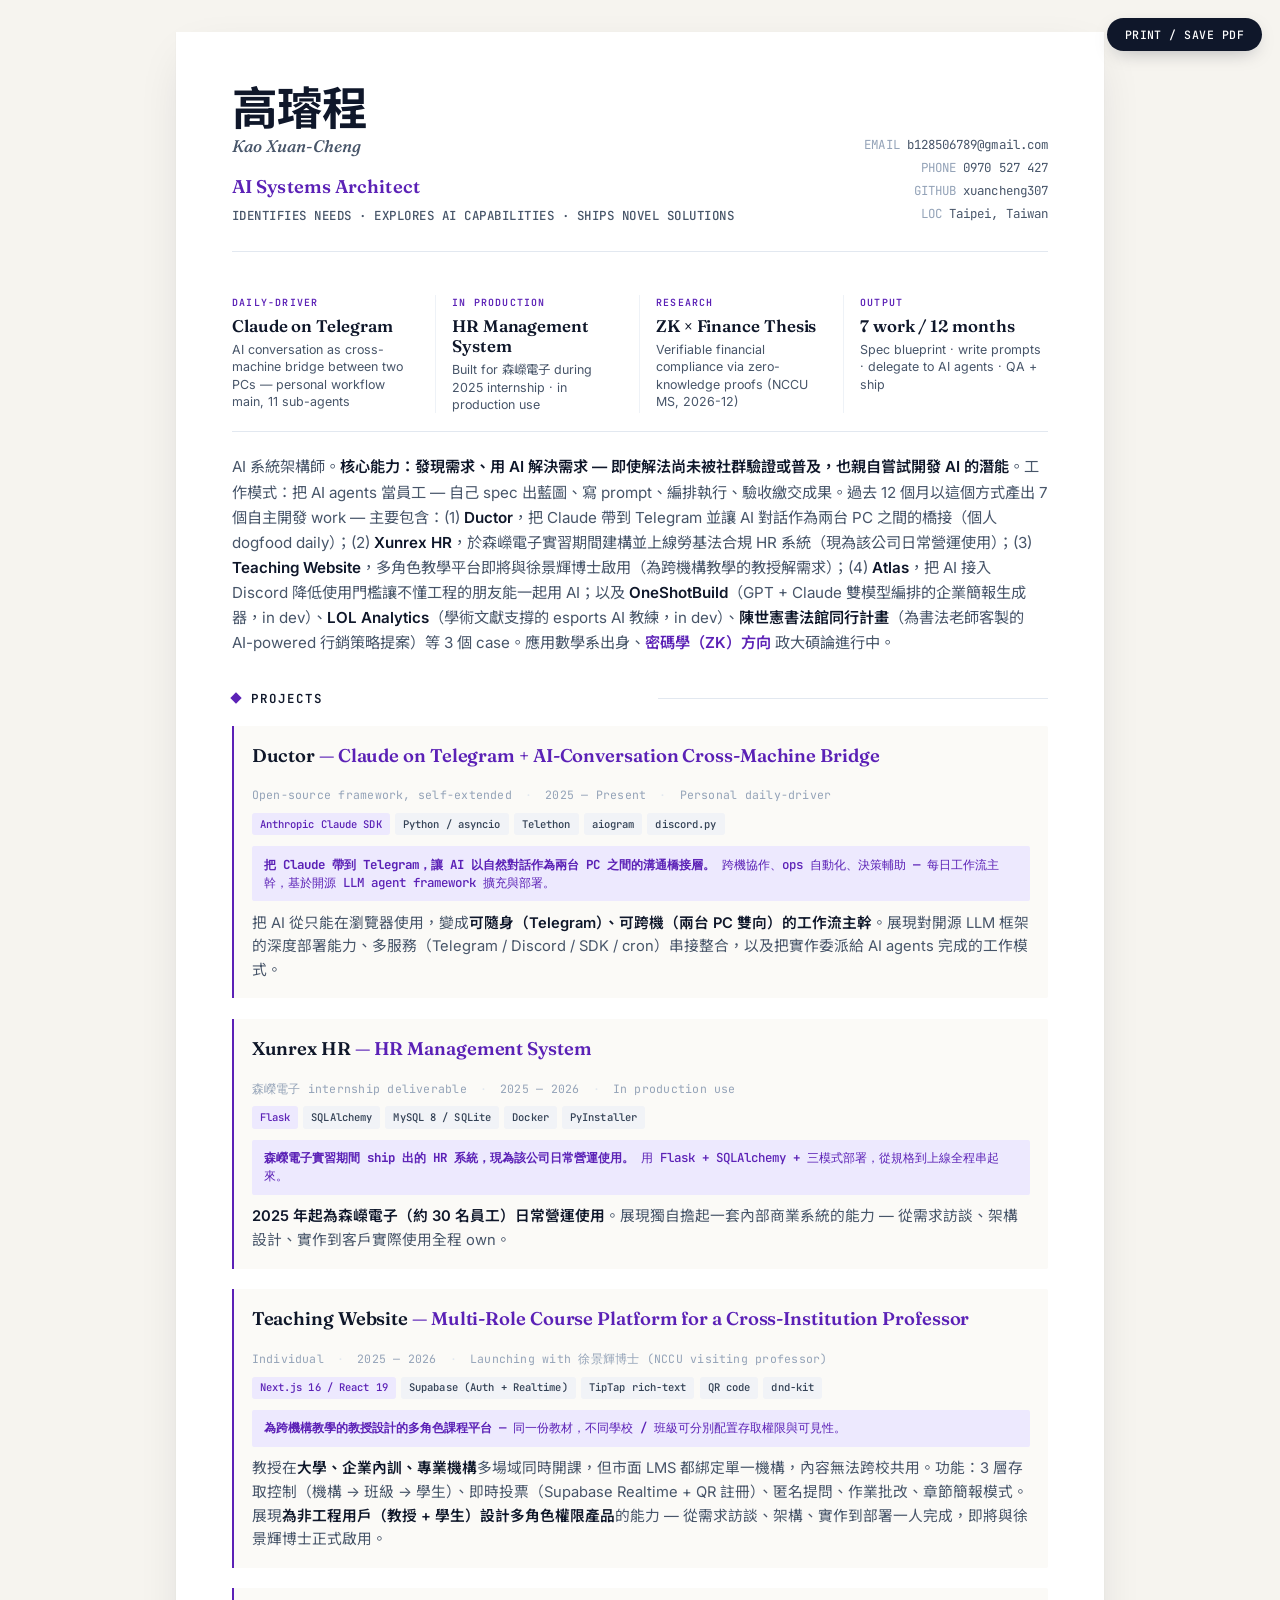
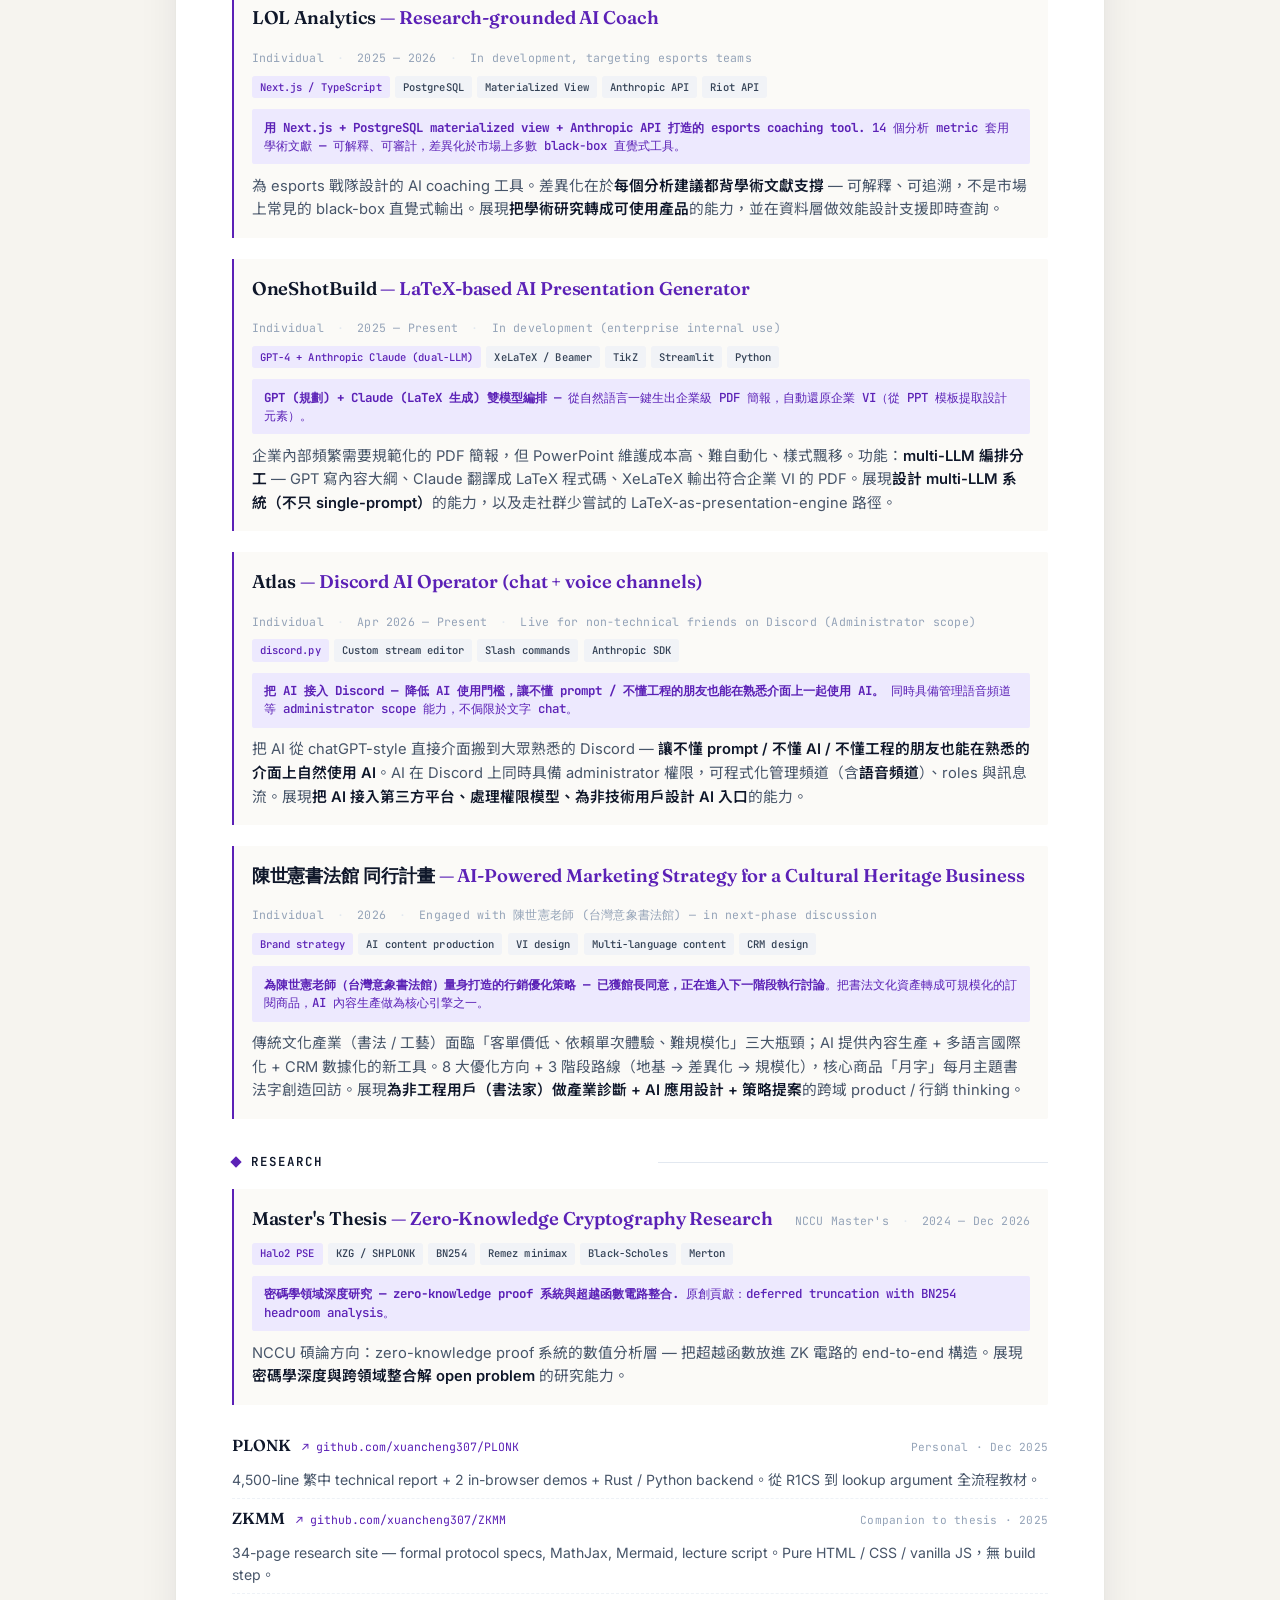
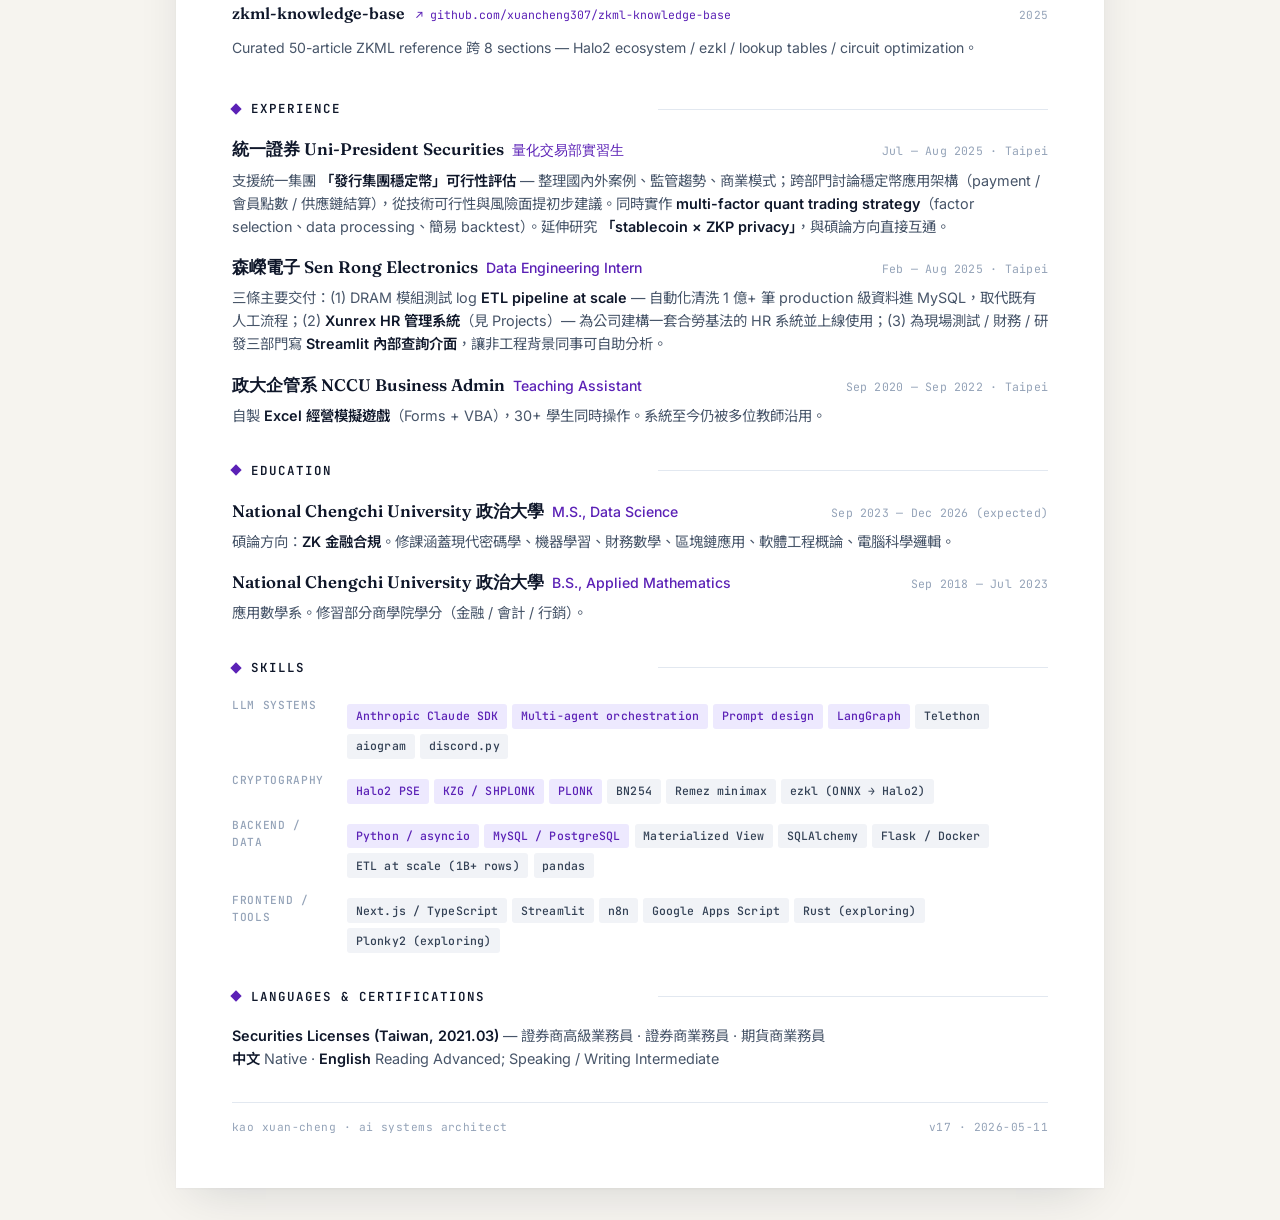
==== commit 1a94405c: "[CP 2026-05-12] v17 陳世憲書法館 status — accepted, in next-phase discussion Chairman: 陳世賢書法已經得到陳老闆同意 目前正在" ====
--- a/index.v17.html
+++ b/index.v17.html
@@ -615,7 +615,7 @@
       <div class="card">
         <div class="card-head">
           <div class="card-title">陳世憲書法館 同行計畫 <span class="em">— AI-Powered Marketing Strategy for a Cultural Heritage Business</span></div>
-          <div class="card-meta">Individual <span class="sep">·</span> 2026 <span class="sep">·</span> Strategy proposal for 陳世憲老師 (台灣意象書法館)</div>
+          <div class="card-meta">Individual <span class="sep">·</span> 2026 <span class="sep">·</span> Engaged with 陳世憲老師 (台灣意象書法館) — in next-phase discussion</div>
         </div>
         <div class="stack">
           <span class="chip accent">Brand strategy</span>
@@ -625,7 +625,7 @@
           <span class="chip">CRM design</span>
         </div>
         <div class="callout">
-          <strong>為陳世憲老師（台灣意象書法館）量身打造的行銷優化提案</strong> — 把書法文化資產轉成可規模化的訂閱商品，AI 內容生產做為核心引擎之一。
+          <strong>為陳世憲老師（台灣意象書法館）量身打造的行銷優化策略 — 已獲館長同意，正在進入下一階段執行討論</strong>。把書法文化資產轉成可規模化的訂閱商品，AI 內容生產做為核心引擎之一。
         </div>
         <div class="card-body">
           傳統文化產業（書法 / 工藝）面臨「客單價低、依賴單次體驗、難規模化」三大瓶頸；AI 提供內容生產 + 多語言國際化 + CRM 數據化的新工具。8 大優化方向 + 3 階段路線（地基 → 差異化 → 規模化），核心商品「月字」每月主題書法字創造回訪。展現<strong>為非工程用戶（書法家）做產業診斷 + AI 應用設計 + 策略提案</strong>的跨域 product / 行銷 thinking。
